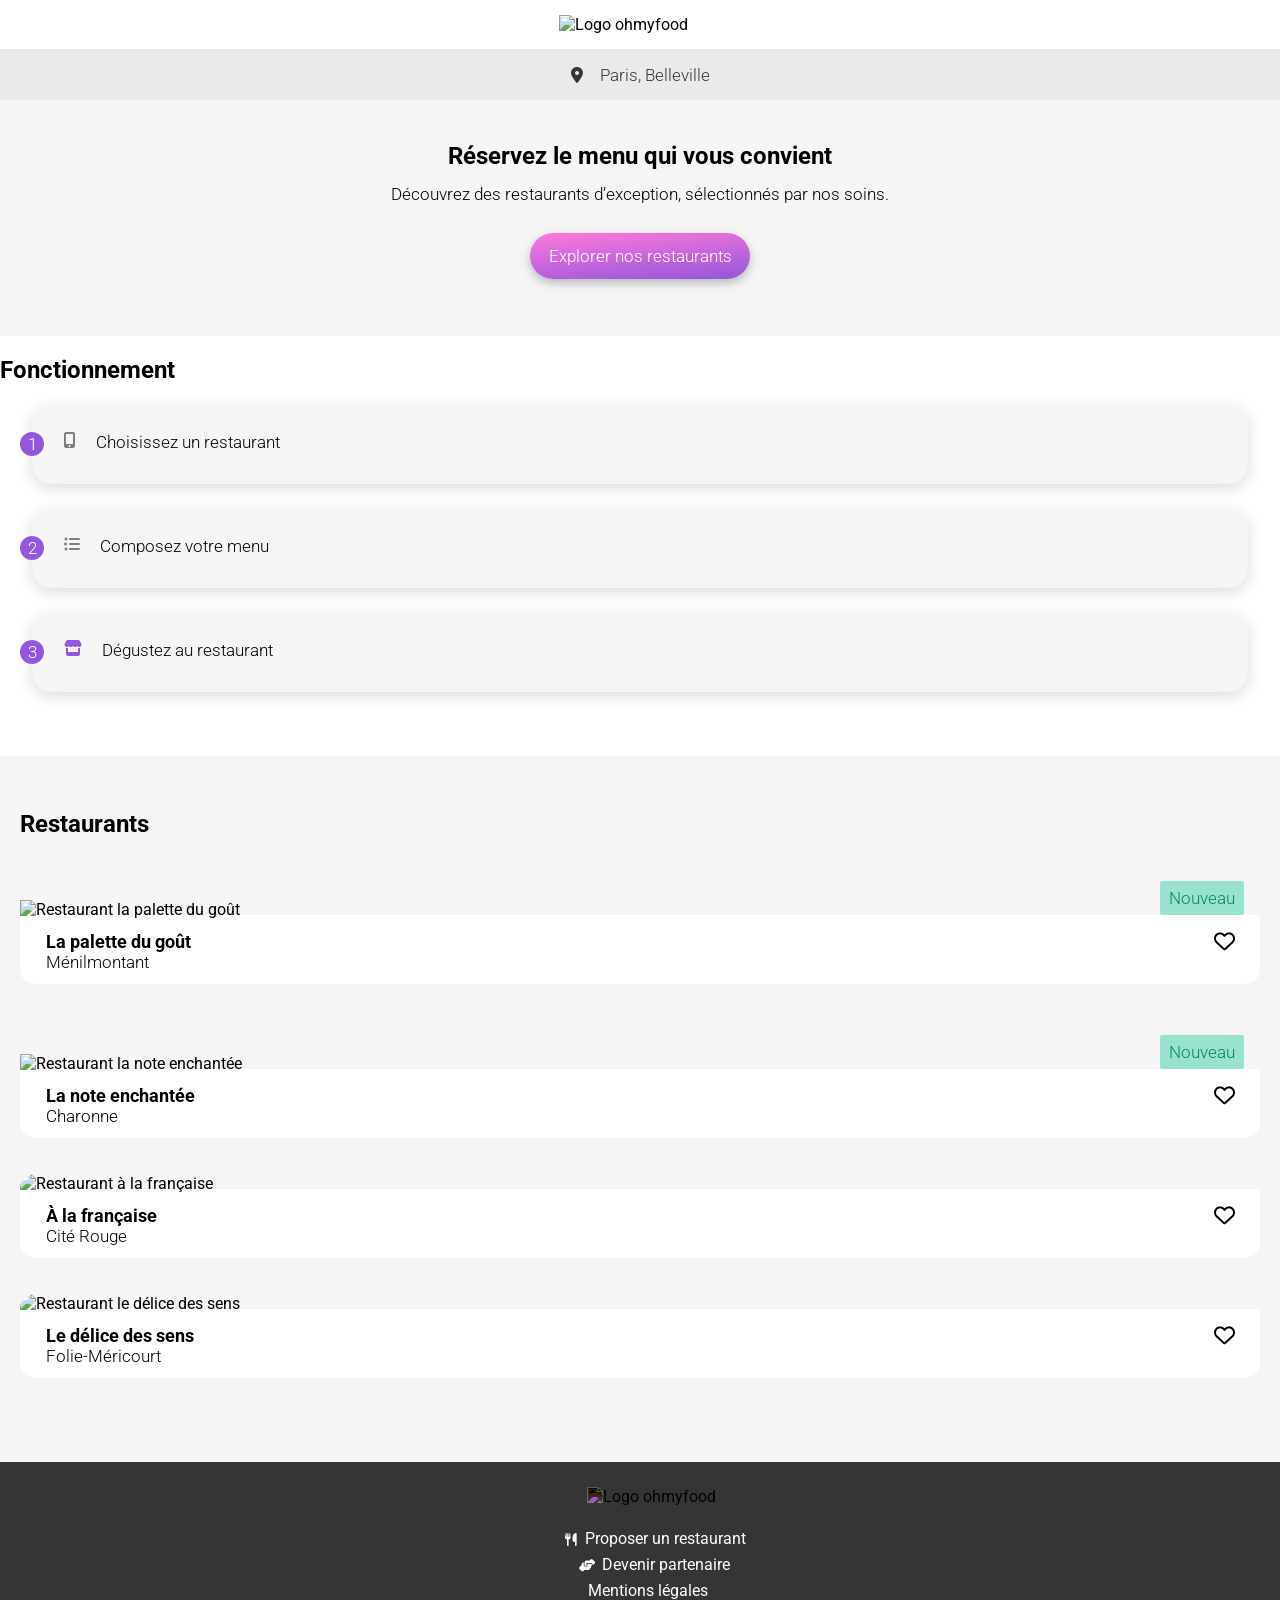
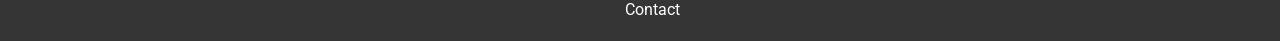
==== index.html @ 4d8ab254 "online check" ====
<!DOCTYPE html>
<html lang="fr">
<head>
    <meta charset="UTF-8">
    <link rel="stylesheet" href="styles/style.css">
    <title>ohmyfood</title>
    <meta name="viewport" content="initial-scale=1" />
    <link rel="preconnect" href="https://fonts.googleapis.com">
    <link rel="preconnect" href="https://fonts.gstatic.com" crossorigin>
    <link href="https://fonts.googleapis.com/css2?family=Shrikhand&display=swap" rel="stylesheet">
    <link href="https://fonts.googleapis.com/css2?family=Roboto:wght@500&family=Shrikhand&display=swap" rel="stylesheet">
    <link rel="stylesheet" href="https://cdnjs.cloudflare.com/ajax/libs/font-awesome/6.4.0/css/all.min.css">
    
</head>
<body>
    <header>
        <img class="header__logo" src="logo/ohmyfood.png" alt="Logo ohmyfood">
        <div class="header__location">
            <i class="fa-solid fa-location-dot header__location__icon"></i>
            <p>Paris, Belleville</p>
        </div>
    </header>
    <main>
        <section class="reservation">
            <h1 class="reservation__title">Réservez le menu qui vous convient</h1>
            <p class="reservation__text">Découvrez des restaurants d’exception, sélectionnés par nos soins.</p>
            <button class="reservation__btn">
                <p>Explorer nos restaurants</p>
            </button>
        </section>
        <section class="functioning">
            <div class="functioning__container">
                <h1 class="functioning__container__title">Fonctionnement</h1>
                <div class="functioning__container__btncontainer">
                    <div class="functioning__container__btncontainer__btn">
                        <p class="functioning__container__btncontainer__btn__number">1</p>
                        <i class="fa-solid fa-mobile-screen-button functioning__container__btncontainer__btn__icon"></i>
                        <p>Choisissez un restaurant</p>
                    </div>
                    <div class="functioning__container__btncontainer__btn">
                        <p class="functioning__container__btncontainer__btn__number">2</p>
                        <i class="fa-solid fa-list-ul functioning__container__btncontainer__btn__icon"></i>
                        <p>Composez votre menu</p>
                    </div>
                    <div class="functioning__container__btncontainer__btn">
                        <p class="functioning__container__btncontainer__btn__number">3</p>
                        <i class="fa-solid fa-store functioning__container__btncontainer__btn__icon"></i>   <!--add --purpl-->
                        <p>Dégustez au restaurant</p>
                    </div>
                </div>
            </div>
        </section>

        <section class="restaurants">
            <h1 class="restaurants__title">Restaurants</h1>
            <div class="restaurants__cardscontainer">
                <a href="La palette du goût.html" class="restaurants__cardscontainer__cards grid_element_1">
                    <div class="restaurants__cardscontainer__cards__newgreenstamp">
                        <p>Nouveau</p>
                    </div>
                    <img class="restaurants__cardscontainer__cards__img placement_with_new_green_stamp" src="restaurants/jay-wennington-N_Y88TWmGwA-unsplash.jpg" alt="Restaurant la palette du goût">
                    <div class="restaurants__cardscontainer__cards__infos">
                        <div class="restaurants__cardscontainer__cards__infos__txt">
                            <h2>La palette du goût</h2>
                            <p>Ménilmontant</p>
                        </div>
                        <i class="fa-sharp fa-regular fa-heart restaurants__cardscontainer__cards__infos__icon"></i>
                    </div>
                </a>

                <a href="La note enchantée.html" class="restaurants__cardscontainer__cards grid_element_2">
                    <div class="restaurants__cardscontainer__cards__newgreenstamp">
                        <p>Nouveau</p>
                    </div>
                    <img class="restaurants__cardscontainer__cards__img placement_with_new_green_stamp" src="restaurants/stil-u2Lp8tXIcjw-unsplash.jpg" alt="Restaurant la note enchantée">
                    <div class="restaurants__cardscontainer__cards__infos">
                        <div class="restaurants__cardscontainer__cards__infos__txt">
                            <h2>La note enchantée</h2>
                            <p>Charonne</p>
                        </div>
                        <i class="fa-sharp fa-regular fa-heart restaurants__cardscontainer__cards__infos__icon"></i>
                    </div>
                </a>
                <a href="A la française.html" class="restaurants__cardscontainer__cards grid_element_3 grid_placement_ajust">
                    <img class="restaurants__cardscontainer__cards__img" src="restaurants/toa-heftiba-DQKerTsQwi0-unsplash.jpg" alt="Restaurant à la française">
                    <div class="restaurants__cardscontainer__cards__infos">
                        <div class="restaurants__cardscontainer__cards__infos__txt">
                            <h2>À la française</h2>
                            <p>Cité Rouge</p>
                        </div>
                        <i class="fa-sharp fa-regular fa-heart restaurants__cardscontainer__cards__infos__icon"></i>
                    </div>
                </a>
                <a href="Le délice des sens.html" class="restaurants__cardscontainer__cards grid_element_4 grid_placement_ajust">
                    <img class="restaurants__cardscontainer__cards__img" src="restaurants/louis-hansel-shotsoflouis-qNBGVyOCY8Q-unsplash.jpg" alt="Restaurant le délice des sens">
                    <div class="restaurants__cardscontainer__cards__infos">
                        <div class="restaurants__cardscontainer__cards__infos__txt">
                            <h2>Le délice des sens</h2>
                            <p>Folie-Méricourt</p>
                        </div>
                        <i class="fa-sharp fa-regular fa-heart restaurants__cardscontainer__cards__infos__icon"></i>
                    </div>
                </a>
            </div>
        </section>
    </main>
    <footer>
        <div class="footercontentcontainer">
            <img class="footercontentcontainer__logo" src="logo/ohmyfood.png" alt="Logo ohmyfood">
            <div class="footercontentcontainer__linkscontainer">
                <div class="footercontentcontainer__linkscontainer__iconlink">
                    <i class="fa-solid fa-utensils footercontentcontainer__linkscontainer__iconlink_icon"></i>
                    <a href="">Proposer un restaurant</a>
                </div>
                <div class="footercontentcontainer__linkscontainer__iconlink placement_ajust_001">
                    <i class="fa-solid fa-handshake-angle footercontentcontainer__linkscontainer__iconlink_icon"></i>
                    <a href="">Devenir partenaire</a>
                </div>
                <a class="footercontentcontainer__linkscontainer_link --marginright" href="">Mentions légales</a>
                <a class="footercontentcontainer__linkscontainer_link" href="">Contact</a>
            </div>
        </div>
    </footer>
</body>
</html>
---- styles/style.css ----
* {
    margin: 0;
    padding: 0;
}
:root {
    --color_1: #99E2D0;
    --color_2: #008766;
    --color_3: #89C8FA;
    --color_4: #003A68;
    --color_5: #9356DC;
}
body {
    width: auto;
    font-family: "Roboto";
}
h2 {
    font-size: 18px;
    line-height: 21px;
}
p {
    font-size: 17px;
    font-weight: 300;
    line-height: 20px;
}
a {
    text-decoration: none;
    color: black;
}
.restaurants__cardscontainer__cards:active {
    color: black;
}
.restaurants__cardscontainer__cards:visited {
    color: black;
}
.bold {
    font-weight: 900;
}
/*define mixin btn for sass later*/
.pinkbtn {
    color: white;
    padding: 13px 18.75px;
    font-family: 'Roboto';
    font-style: normal;
    font-weight: 500;
    font-size: 16px;
    line-height: 19px;
    background: linear-gradient(355deg, rgba(147,86,220,1) 0%, rgba(255,121,218,1) 100%);
    box-shadow: 0px 4px 10px rgba(0, 0, 0, 0.25);
    border-radius: 25px;
    border: none;
    margin-bottom: 57px;
}
/****/

.header {
    display: flex;
    justify-content: center;
}
.header__logo {
    width: 162px;
    height: auto;
    margin: auto;
    padding: 15px 0;
    display: flex;
}
.header__location {
    background-color: #EAEAEA;
    display: flex;
    align-items: baseline;
    justify-content: center;
    padding: 15.5px 0;
    font-size: 16px;
    color: #353535;
}
.header__location__icon {
    margin-right: 17px;
}



/******/
.reservation {
    display: flex;
    flex-direction: column;
    align-items: center; 
    background: whitesmoke;
    text-align: center;
}
.reservation__title {
    margin-top: 39px;
    line-height: 34px;
    margin-bottom: 10px;
} 
.reservation__text {
    line-height: 23px;
    margin-bottom: 27px;
}
.reservation__btn {
    color: white;
    padding: 13px 18.75px;
    font-family: 'Roboto';
    font-style: normal;
    font-weight: 500;
    font-size: 16px;
    line-height: 19px;
    background: linear-gradient(355deg, rgba(147,86,220,1) 0%, rgba(255,121,218,1) 100%);
    box-shadow: 0px 4px 10px rgba(0, 0, 0, 0.25);
    border-radius: 25px;
    border: none;
    margin-bottom: 57px;
}


/******/
.restaurants__cardscontainer__cards__newgreenstamp {
    color: var(--color_2);
    background-color: var(--color_1);
    padding: 7px 9px;
    font-family: 'Roboto';
    font-style: normal;
    font-weight: 500;
    font-size: 14px;
    line-height: 16px;
    position: relative;
    top: 15px;
    left: calc(100% - 100px);
    width: fit-content;
    border-radius: 2px;
}
.placement_with_new_green_stamp {
    margin-top: -34px;
}

/*********/
.functioning {
    display: flex;
    flex-direction: column;
    width: 100%;
    margin-bottom: 40px;
}
.functioning__container__title {
    display: flex;
    flex-direction: column;
    margin: 20px 0;
}
.functioning__container__btncontainer__btn {
    display: flex;
    width: 95%;
    margin: auto;
    padding: 28px 0px;
    background-color: whitesmoke;
    border-radius: 20px;
    box-shadow: 0px 4px 15px rgba(0, 0, 0, 0.15);
    margin-bottom: 24px;
}
.functioning_h1 {
    margin: 48px 0 26px 0;
}
.functioning__container__btncontainer__btn__number {
    color: white;
    height: 24px;
    width: 24px;
    display: flex;
    justify-content: center;
    align-items: center;
    background-color: var(--color_5);
    border-radius: 50%;
    margin: 0 20px 0 -12px;
}
.functioning__container__btncontainer__btn__icon {
    margin-right: 20px;
    color: #7E7E7E;
}
.fa-store {
    color: var(--color_5);
}

.restaurants {
    padding: 54px 20px 66px 20px;
    background-color: whitesmoke;
}
.restaurants__title {
    margin-bottom: 10px;
}
.restaurants__cardscontainer__cards {
    border-radius: 15px;
    overflow: hidden;
    margin: 18px 0px;
}

.restaurants__cardscontainer__cards__img {
    width: 100%;
    height: 154px;
    object-fit: cover;
}
.imgx {
    height: 154px;
}



.restaurants__cardscontainer__cards__infos__txt {
    margin: 0px 25px 0 13px;
}
.restaurants__cardscontainer__cards__infos {
    margin-top: -4px;
    background-color: white;
    display: flex;
    justify-content: space-between;
    padding: 16px 25px 12px 13px;
}
.restaurants__cardscontainer__cards__infos__icon {
    font-size: 21px!important;
}

footer {
    color: white;
    background-color: #353535;
}
footer a {
    color: white !important;
}
.footercontentcontainer__logo {
    height: 18px;
    filter: invert(1);
    margin: 25px 0px 23px 22px;
}
.footercontentcontainer__linkscontainer {
    margin-left: 25px;
    padding-bottom: 22px;
    display: flex;
    flex-direction: column;
}
.footercontentcontainer__linkscontainer__iconlink_icon {
    font-size: 13px;
    width: 22px!important;
}
.footercontentcontainer__linkscontainer__iconlink {
    margin-bottom: 7px;
}
.functioning__container__btncontainer {
    display: flex;
    flex-direction: column;
}
.restaurants__cardscontainer {
    display: flex;
    flex-direction: column;
}
.--marginright {
    margin-right: 10px;
}


@media screen and (min-width: 768px) {

.restaurants__cardscontainer__cards__img {
    height: 300px;
}
footer {
    text-align: center;
}
}

/* @media screen and (min-width: 1024px) {
.reservation_h1 {
    font-size: 40px;
    line-height: 46px;
    margin-bottom: 18px;
} 
.reservation_button {
    margin-bottom: 30px;
}
.head_logo {
    padding: 30px 0;
    width: 200px;
}
.functioning__container__btncontainer__btn__number, .functioning__container__btncontainer__btn__icon {
    margin-right: 4%;
}
.functioning , .restaurants {
    padding: 0 13%;
}
.restaurants {
    padding-top: 30px;
}
.functioning_content_container {
    margin: 0;
}
.functioning__container__btncontainer {
    flex-direction: row;
    width: 74%;
    justify-content: space-between;
}
.functioning__container__btncontainer__btn {
    width: 31%;
    margin: 0;
}
.restaurants__cardscontainer {
    display: grid;
    gap: 90px;
}
.grid_element_1 {
    grid-column: 1/2;
    grid-row: 1/2;
}
.grid_element_2 {
    grid-column: 2/2;
    grid-row: 1/2;
}
.grid_element_3 {
    grid-column: 1/2;
    grid-row: 2/2;
}
.grid_element_4 {
    grid-column: 2/2;
    grid-row: 2/2;
}
.grid_placement_ajust {
    margin-top: -68px;
}

.footercontentcontainer__linkscontainer {
    flex-direction: row;
    justify-content: flex-end;
    padding-bottom: 0;
}
.footercontentcontainer__linkscontainer__iconlink {
    margin: 0px 7px 0px 7px;
}
.footer {
    display: flex;
    align-items: flex-end;
}
.footercontentcontainer {
    display: flex;
    flex-direction: row-reverse;
    height: fit-content;
    margin-bottom: 30px;
}
.footercontentcontainer__logo {
    height: 18px;
    margin: -4px 60px 0 60px;
}
footer {
    height: 114px;
    display: flex;
    align-items: flex-end;
    justify-content: flex-end;
}
.placement_ajust_001 {
    margin-right: 30px;
}
} */
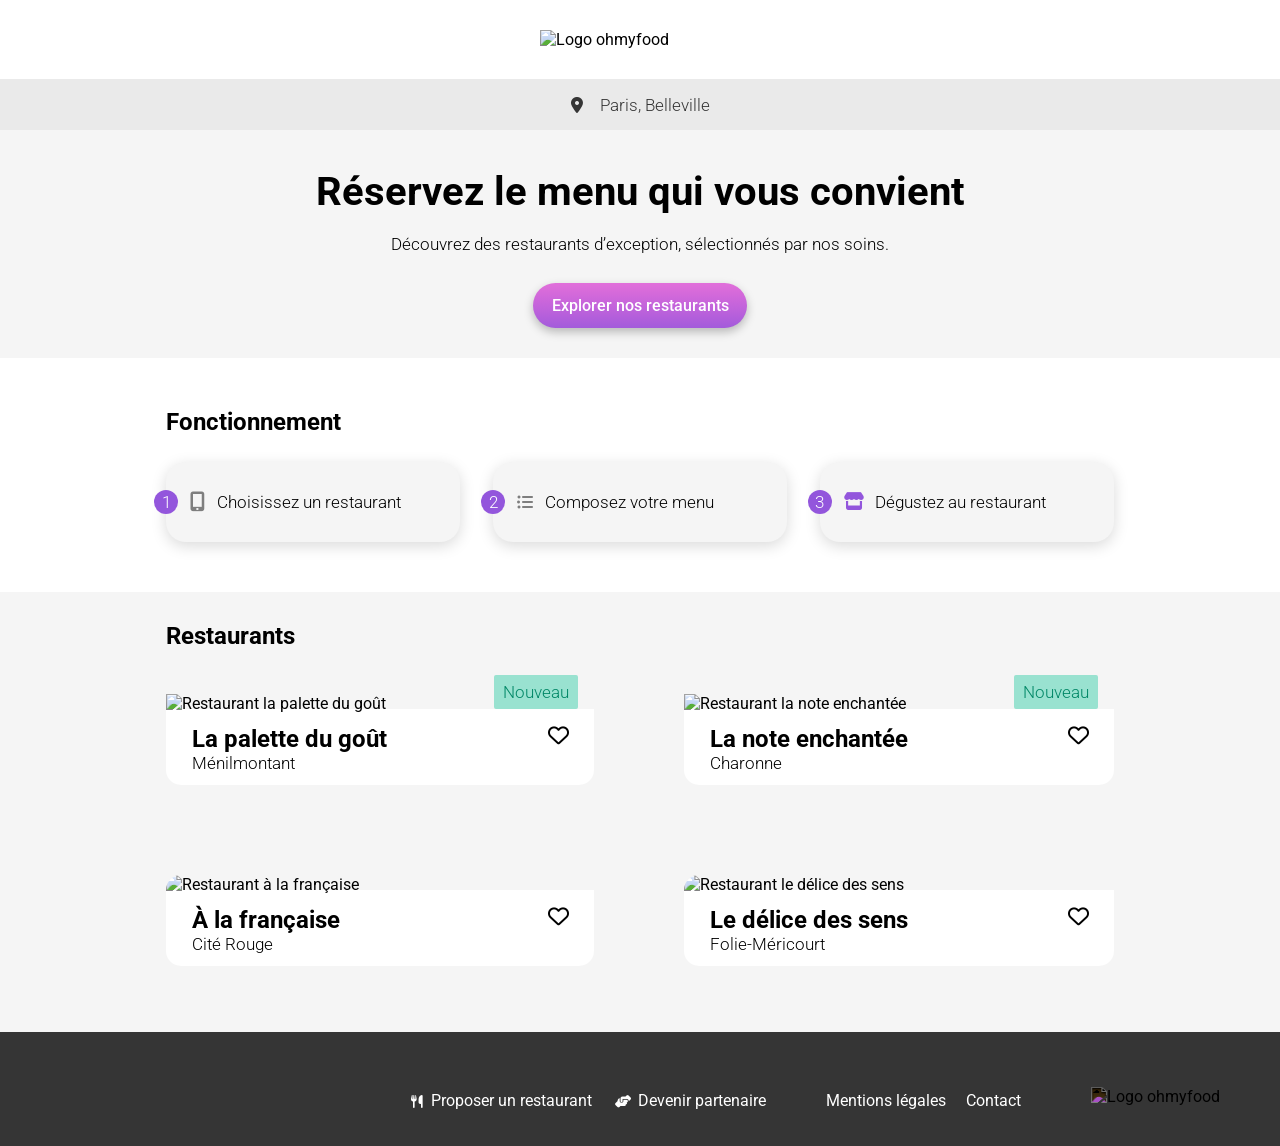
==== commit 2ceedc08: "new site" ====
--- a/index.html
+++ b/index.html
@@ -24,9 +24,7 @@
         <section class="reservation">
             <h1 class="reservation__title">Réservez le menu qui vous convient</h1>
             <p class="reservation__text">Découvrez des restaurants d’exception, sélectionnés par nos soins.</p>
-            <button class="reservation__btn">
-                <p>Explorer nos restaurants</p>
-            </button>
+            <button class="reservation__btn">Explorer nos restaurants</button>
         </section>
         <section class="functioning">
             <div class="functioning__container">
@@ -34,17 +32,17 @@
                 <div class="functioning__container__btncontainer">
                     <div class="functioning__container__btncontainer__btn">
                         <p class="functioning__container__btncontainer__btn__number">1</p>
-                        <i class="fa-solid fa-mobile-screen-button functioning__container__btncontainer__btn__icon"></i>
+                        <i class="fa-solid fa-mobile-screen-button functioning__container__btncontainer__btn__icon functioning__container__btncontainer__btn__icon--phone"></i>
                         <p>Choisissez un restaurant</p>
                     </div>
                     <div class="functioning__container__btncontainer__btn">
                         <p class="functioning__container__btncontainer__btn__number">2</p>
-                        <i class="fa-solid fa-list-ul functioning__container__btncontainer__btn__icon"></i>
+                        <i class="fa-solid fa-list-ul functioning__container__btncontainer__btn__icon functioning__container__btncontainer__btn__icon--list"></i>
                         <p>Composez votre menu</p>
                     </div>
                     <div class="functioning__container__btncontainer__btn">
                         <p class="functioning__container__btncontainer__btn__number">3</p>
-                        <i class="fa-solid fa-store functioning__container__btncontainer__btn__icon"></i>   <!--add --purpl-->
+                        <i class="fa-solid fa-store functioning__container__btncontainer__btn__icon functioning__container__btncontainer__btn__icon--store"></i>  
                         <p>Dégustez au restaurant</p>
                     </div>
                 </div>
@@ -54,11 +52,11 @@
         <section class="restaurants">
             <h1 class="restaurants__title">Restaurants</h1>
             <div class="restaurants__cardscontainer">
-                <a href="La palette du goût.html" class="restaurants__cardscontainer__cards grid_element_1">
+                <a href="Lapalettedugoût.html" class="restaurants__cardscontainer__cards grid_element_1">
                     <div class="restaurants__cardscontainer__cards__newgreenstamp">
                         <p>Nouveau</p>
                     </div>
-                    <img class="restaurants__cardscontainer__cards__img placement_with_new_green_stamp" src="restaurants/jay-wennington-N_Y88TWmGwA-unsplash.jpg" alt="Restaurant la palette du goût">
+                    <img class="restaurants__cardscontainer__cards__img restaurants__cardscontainer__cards__img--placement_with_new_green_stamp" src="restaurants/jay-wennington-N_Y88TWmGwA-unsplash.jpg" alt="Restaurant la palette du goût">
                     <div class="restaurants__cardscontainer__cards__infos">
                         <div class="restaurants__cardscontainer__cards__infos__txt">
                             <h2>La palette du goût</h2>
@@ -68,11 +66,11 @@
                     </div>
                 </a>
 
-                <a href="La note enchantée.html" class="restaurants__cardscontainer__cards grid_element_2">
+                <a href="Lanoteenchantée.html" class="restaurants__cardscontainer__cards grid_element_2">
                     <div class="restaurants__cardscontainer__cards__newgreenstamp">
                         <p>Nouveau</p>
                     </div>
-                    <img class="restaurants__cardscontainer__cards__img placement_with_new_green_stamp" src="restaurants/stil-u2Lp8tXIcjw-unsplash.jpg" alt="Restaurant la note enchantée">
+                    <img class="restaurants__cardscontainer__cards__img restaurants__cardscontainer__cards__img--placement_with_new_green_stamp" src="restaurants/stil-u2Lp8tXIcjw-unsplash.jpg" alt="Restaurant la note enchantée">
                     <div class="restaurants__cardscontainer__cards__infos">
                         <div class="restaurants__cardscontainer__cards__infos__txt">
                             <h2>La note enchantée</h2>
@@ -81,7 +79,7 @@
                         <i class="fa-sharp fa-regular fa-heart restaurants__cardscontainer__cards__infos__icon"></i>
                     </div>
                 </a>
-                <a href="A la française.html" class="restaurants__cardscontainer__cards grid_element_3 grid_placement_ajust">
+                <a href="Alafrançaise.html" class="restaurants__cardscontainer__cards grid_element_3 grid_placement_ajust">
                     <img class="restaurants__cardscontainer__cards__img" src="restaurants/toa-heftiba-DQKerTsQwi0-unsplash.jpg" alt="Restaurant à la française">
                     <div class="restaurants__cardscontainer__cards__infos">
                         <div class="restaurants__cardscontainer__cards__infos__txt">
@@ -91,13 +89,13 @@
                         <i class="fa-sharp fa-regular fa-heart restaurants__cardscontainer__cards__infos__icon"></i>
                     </div>
                 </a>
-                <a href="Le délice des sens.html" class="restaurants__cardscontainer__cards grid_element_4 grid_placement_ajust">
+                <a href="Ledélicedessens.html" class="restaurants__cardscontainer__cards grid_element_4 grid_placement_ajust">
                     <img class="restaurants__cardscontainer__cards__img" src="restaurants/louis-hansel-shotsoflouis-qNBGVyOCY8Q-unsplash.jpg" alt="Restaurant le délice des sens">
                     <div class="restaurants__cardscontainer__cards__infos">
                         <div class="restaurants__cardscontainer__cards__infos__txt">
                             <h2>Le délice des sens</h2>
                             <p>Folie-Méricourt</p>
-                        </div>
+                        </div>                        
                         <i class="fa-sharp fa-regular fa-heart restaurants__cardscontainer__cards__infos__icon"></i>
                     </div>
                 </a>
@@ -112,12 +110,12 @@
                     <i class="fa-solid fa-utensils footercontentcontainer__linkscontainer__iconlink_icon"></i>
                     <a href="">Proposer un restaurant</a>
                 </div>
-                <div class="footercontentcontainer__linkscontainer__iconlink placement_ajust_001">
+                <div class="footercontentcontainer__linkscontainer__iconlink footercontentcontainer__linkscontainer__iconlink--placementajust">
                     <i class="fa-solid fa-handshake-angle footercontentcontainer__linkscontainer__iconlink_icon"></i>
                     <a href="">Devenir partenaire</a>
                 </div>
-                <a class="footercontentcontainer__linkscontainer_link --marginright" href="">Mentions légales</a>
-                <a class="footercontentcontainer__linkscontainer_link" href="">Contact</a>
+                <a class="footercontentcontainer__linkscontainer__link footercontentcontainer__linkscontainer__link--marginajust" href="">Mentions légales</a>
+                <a class="footercontentcontainer__linkscontainer__link" href="">Contact</a>
             </div>
         </div>
     </footer>
--- a/styles/style.css
+++ b/styles/style.css
@@ -1,353 +1,378 @@
+/* Variables */
+/* Mixin */
+/* General */
 * {
-    margin: 0;
-    padding: 0;
-}
-:root {
-    --color_1: #99E2D0;
-    --color_2: #008766;
-    --color_3: #89C8FA;
-    --color_4: #003A68;
-    --color_5: #9356DC;
-}
-body {
-    width: auto;
-    font-family: "Roboto";
-}
-h2 {
-    font-size: 18px;
-    line-height: 21px;
-}
+  margin: 0;
+  padding: 0;
+  font-family: "Roboto";
+}
+
 p {
-    font-size: 17px;
-    font-weight: 300;
-    line-height: 20px;
-}
+  font-size: 17px;
+  font-weight: 300;
+  line-height: 20px;
+}
+
 a {
-    text-decoration: none;
-    color: black;
-}
-.restaurants__cardscontainer__cards:active {
-    color: black;
-}
-.restaurants__cardscontainer__cards:visited {
-    color: black;
-}
+  text-decoration: none;
+  color: black;
+}
+
 .bold {
-    font-weight: 900;
-}
-/*define mixin btn for sass later*/
-.pinkbtn {
-    color: white;
-    padding: 13px 18.75px;
-    font-family: 'Roboto';
-    font-style: normal;
-    font-weight: 500;
-    font-size: 16px;
-    line-height: 19px;
-    background: linear-gradient(355deg, rgba(147,86,220,1) 0%, rgba(255,121,218,1) 100%);
-    box-shadow: 0px 4px 10px rgba(0, 0, 0, 0.25);
-    border-radius: 25px;
-    border: none;
-    margin-bottom: 57px;
-}
-/****/
-
-.header {
-    display: flex;
-    justify-content: center;
-}
-.header__logo {
-    width: 162px;
-    height: auto;
-    margin: auto;
-    padding: 15px 0;
-    display: flex;
-}
-.header__location {
-    background-color: #EAEAEA;
-    display: flex;
-    align-items: baseline;
-    justify-content: center;
-    padding: 15.5px 0;
-    font-size: 16px;
-    color: #353535;
-}
-.header__location__icon {
-    margin-right: 17px;
-}
-
-
-
-/******/
+  font-weight: 900;
+}
+
+/* Header */
+header {
+  display: flex;
+  flex-direction: column;
+  justify-content: center;
+}
+header .header__logo {
+  width: 162px;
+  height: auto;
+  margin: auto;
+  padding: 15px 0;
+  display: flex;
+}
+@media screen and (min-width: 1024px) {
+  header .header__logo {
+    padding: 30px 0;
+    width: 200px;
+  }
+}
+header .header__location {
+  background-color: #EAEAEA;
+  display: flex;
+  align-items: baseline;
+  justify-content: center;
+  padding: 15.5px 0;
+  font-size: 16px;
+  color: #353535;
+}
+header .header__location .header__location__icon {
+  margin-right: 17px;
+}
+
+/* Reservation */
 .reservation {
-    display: flex;
-    flex-direction: column;
-    align-items: center; 
-    background: whitesmoke;
-    text-align: center;
-}
-.reservation__title {
-    margin-top: 39px;
-    line-height: 34px;
-    margin-bottom: 10px;
-} 
-.reservation__text {
-    line-height: 23px;
-    margin-bottom: 27px;
-}
-.reservation__btn {
-    color: white;
-    padding: 13px 18.75px;
-    font-family: 'Roboto';
-    font-style: normal;
-    font-weight: 500;
-    font-size: 16px;
-    line-height: 19px;
-    background: linear-gradient(355deg, rgba(147,86,220,1) 0%, rgba(255,121,218,1) 100%);
-    box-shadow: 0px 4px 10px rgba(0, 0, 0, 0.25);
-    border-radius: 25px;
-    border: none;
-    margin-bottom: 57px;
-}
-
-
-/******/
-.restaurants__cardscontainer__cards__newgreenstamp {
-    color: var(--color_2);
-    background-color: var(--color_1);
-    padding: 7px 9px;
-    font-family: 'Roboto';
-    font-style: normal;
-    font-weight: 500;
-    font-size: 14px;
-    line-height: 16px;
-    position: relative;
-    top: 15px;
-    left: calc(100% - 100px);
-    width: fit-content;
-    border-radius: 2px;
-}
-.placement_with_new_green_stamp {
-    margin-top: -34px;
-}
-
-/*********/
-.functioning {
-    display: flex;
-    flex-direction: column;
-    width: 100%;
-    margin-bottom: 40px;
-}
-.functioning__container__title {
-    display: flex;
-    flex-direction: column;
-    margin: 20px 0;
-}
-.functioning__container__btncontainer__btn {
-    display: flex;
-    width: 95%;
-    margin: auto;
-    padding: 28px 0px;
-    background-color: whitesmoke;
-    border-radius: 20px;
-    box-shadow: 0px 4px 15px rgba(0, 0, 0, 0.15);
-    margin-bottom: 24px;
-}
-.functioning_h1 {
-    margin: 48px 0 26px 0;
-}
-.functioning__container__btncontainer__btn__number {
-    color: white;
-    height: 24px;
-    width: 24px;
-    display: flex;
-    justify-content: center;
-    align-items: center;
-    background-color: var(--color_5);
-    border-radius: 50%;
-    margin: 0 20px 0 -12px;
-}
-.functioning__container__btncontainer__btn__icon {
-    margin-right: 20px;
-    color: #7E7E7E;
-}
-.fa-store {
-    color: var(--color_5);
-}
-
-.restaurants {
-    padding: 54px 20px 66px 20px;
-    background-color: whitesmoke;
-}
-.restaurants__title {
-    margin-bottom: 10px;
-}
-.restaurants__cardscontainer__cards {
-    border-radius: 15px;
-    overflow: hidden;
-    margin: 18px 0px;
-}
-
-.restaurants__cardscontainer__cards__img {
-    width: 100%;
-    height: 154px;
-    object-fit: cover;
-}
-.imgx {
-    height: 154px;
-}
-
-
-
-.restaurants__cardscontainer__cards__infos__txt {
-    margin: 0px 25px 0 13px;
-}
-.restaurants__cardscontainer__cards__infos {
-    margin-top: -4px;
-    background-color: white;
-    display: flex;
-    justify-content: space-between;
-    padding: 16px 25px 12px 13px;
-}
-.restaurants__cardscontainer__cards__infos__icon {
-    font-size: 21px!important;
-}
-
-footer {
-    color: white;
-    background-color: #353535;
-}
-footer a {
-    color: white !important;
-}
-.footercontentcontainer__logo {
-    height: 18px;
-    filter: invert(1);
-    margin: 25px 0px 23px 22px;
-}
-.footercontentcontainer__linkscontainer {
-    margin-left: 25px;
-    padding-bottom: 22px;
-    display: flex;
-    flex-direction: column;
-}
-.footercontentcontainer__linkscontainer__iconlink_icon {
-    font-size: 13px;
-    width: 22px!important;
-}
-.footercontentcontainer__linkscontainer__iconlink {
-    margin-bottom: 7px;
-}
-.functioning__container__btncontainer {
-    display: flex;
-    flex-direction: column;
-}
-.restaurants__cardscontainer {
-    display: flex;
-    flex-direction: column;
-}
-.--marginright {
-    margin-right: 10px;
-}
-
-
-@media screen and (min-width: 768px) {
-
-.restaurants__cardscontainer__cards__img {
-    height: 300px;
-}
-footer {
-    text-align: center;
-}
-}
-
-/* @media screen and (min-width: 1024px) {
-.reservation_h1 {
+  display: flex;
+  flex-direction: column;
+  align-items: center;
+  background: whitesmoke;
+  text-align: center;
+}
+.reservation .reservation__title {
+  line-height: 34px;
+  margin: 39px 40px 10px 40px;
+}
+@media screen and (min-width: 1024px) {
+  .reservation .reservation__title {
     font-size: 40px;
     line-height: 46px;
     margin-bottom: 18px;
-} 
-.reservation_button {
+  }
+}
+.reservation .reservation__text {
+  line-height: 23px;
+  margin: 0 20px 27px 20px;
+}
+.reservation .reservation__btn {
+  color: white;
+  padding: 13px 18.75px;
+  font-style: normal;
+  font-weight: 500;
+  font-size: 16px;
+  line-height: 19px;
+  background-image: linear-gradient(to top, #a35bdb, #b45fdb, #c464db, #d369da, #e16fda);
+  box-shadow: 0px 4px 10px rgba(0, 0, 0, 0.25);
+  border-radius: 25px;
+  border: none;
+  margin-bottom: 57px;
+  transition: all 0.5s ease-out;
+}
+.reservation .reservation__btn:hover {
+  box-shadow: 0px 4px 15px rgba(0, 0, 0, 0.35);
+  background: linear-gradient(to top, #b375e1, #c279e1, #d07de1, #dd81e0, #e986e0);
+}
+@media screen and (min-width: 1024px) {
+  .reservation .reservation__btn {
     margin-bottom: 30px;
-}
-.head_logo {
-    padding: 30px 0;
-    width: 200px;
-}
-.functioning__container__btncontainer__btn__number, .functioning__container__btncontainer__btn__icon {
-    margin-right: 4%;
-}
-.functioning , .restaurants {
-    padding: 0 13%;
-}
-.restaurants {
-    padding-top: 30px;
-}
-.functioning_content_container {
+  }
+}
+
+/* Functionning */
+.functioning {
+  display: flex;
+  flex-direction: column;
+  width: 100%;
+}
+@media screen and (min-width: 1024px) {
+  .functioning {
+    padding: 50px 13%;
+  }
+}
+.functioning .functioning__container {
+  margin: 48px 20px;
+}
+@media screen and (min-width: 1024px) {
+  .functioning .functioning__container {
     margin: 0;
-}
-.functioning__container__btncontainer {
+  }
+}
+.functioning .functioning__container .functioning__container__title {
+  display: flex;
+  flex-direction: column;
+  margin-bottom: 26px;
+}
+.functioning .functioning__container .functioning__container__btncontainer {
+  display: flex;
+  flex-direction: column;
+}
+@media screen and (min-width: 1024px) {
+  .functioning .functioning__container .functioning__container__btncontainer {
     flex-direction: row;
     width: 74%;
     justify-content: space-between;
-}
-.functioning__container__btncontainer__btn {
+  }
+}
+.functioning .functioning__container .functioning__container__btncontainer .functioning__container__btncontainer__btn {
+  display: flex;
+  width: 95%;
+  margin: auto;
+  padding: 28px 0px;
+  background-color: whitesmoke;
+  border-radius: 20px;
+  box-shadow: 0px 4px 15px rgba(0, 0, 0, 0.15);
+  margin-bottom: 24px;
+  align-items: center;
+}
+@media screen and (min-width: 1024px) {
+  .functioning .functioning__container .functioning__container__btncontainer .functioning__container__btncontainer__btn {
     width: 31%;
     margin: 0;
-}
-.restaurants__cardscontainer {
+  }
+}
+.functioning .functioning__container .functioning__container__btncontainer .functioning__container__btncontainer__btn .functioning__container__btncontainer__btn__number {
+  color: white;
+  height: 24px;
+  width: 24px;
+  display: flex;
+  justify-content: center;
+  align-items: center;
+  background-color: #9356DC;
+  border-radius: 50%;
+  margin: 0 20px 0 -12px;
+}
+@media screen and (min-width: 1024px) {
+  .functioning .functioning__container .functioning__container__btncontainer .functioning__container__btncontainer__btn .functioning__container__btncontainer__btn__number {
+    margin-right: 4%;
+  }
+}
+.functioning .functioning__container .functioning__container__btncontainer .functioning__container__btncontainer__btn .functioning__container__btncontainer__btn__icon {
+  margin-right: 20px;
+  color: #7E7E7E;
+}
+@media screen and (min-width: 1024px) {
+  .functioning .functioning__container .functioning__container__btncontainer .functioning__container__btncontainer__btn .functioning__container__btncontainer__btn__icon {
+    margin-right: 4%;
+  }
+}
+.functioning .functioning__container .functioning__container__btncontainer .functioning__container__btncontainer__btn .functioning__container__btncontainer__btn__icon--phone {
+  font-size: 20px;
+}
+.functioning .functioning__container .functioning__container__btncontainer .functioning__container__btncontainer__btn .functioning__container__btncontainer__btn__icon--list {
+  font-size: 16px;
+}
+.functioning .functioning__container .functioning__container__btncontainer .functioning__container__btncontainer__btn .functioning__container__btncontainer__btn__icon--store {
+  font-size: 18px;
+  color: #9356DC;
+}
+
+/* Restaurant */
+.restaurants {
+  padding: 54px 20px 66px 20px;
+  background-color: whitesmoke;
+}
+@media screen and (min-width: 1024px) {
+  .restaurants {
+    padding: 30px 13% 66px 13%;
+  }
+}
+.restaurants .restaurants__title {
+  margin-bottom: 10px;
+}
+.restaurants .restaurants__cardscontainer {
+  display: flex;
+  flex-direction: column;
+}
+@media screen and (min-width: 1024px) {
+  .restaurants .restaurants__cardscontainer {
     display: grid;
     gap: 90px;
-}
-.grid_element_1 {
-    grid-column: 1/2;
-    grid-row: 1/2;
-}
-.grid_element_2 {
-    grid-column: 2/2;
-    grid-row: 1/2;
-}
-.grid_element_3 {
-    grid-column: 1/2;
-    grid-row: 2/2;
-}
-.grid_element_4 {
-    grid-column: 2/2;
-    grid-row: 2/2;
-}
-.grid_placement_ajust {
-    margin-top: -68px;
-}
-
-.footercontentcontainer__linkscontainer {
-    flex-direction: row;
-    justify-content: flex-end;
-    padding-bottom: 0;
-}
-.footercontentcontainer__linkscontainer__iconlink {
-    margin: 0px 7px 0px 7px;
-}
-.footer {
-    display: flex;
-    align-items: flex-end;
-}
-.footercontentcontainer {
-    display: flex;
-    flex-direction: row-reverse;
-    height: fit-content;
-    margin-bottom: 30px;
-}
-.footercontentcontainer__logo {
-    height: 18px;
-    margin: -4px 60px 0 60px;
-}
+  }
+}
+.restaurants .restaurants__cardscontainer .restaurants__cardscontainer__cards {
+  border-radius: 15px;
+  overflow: hidden;
+  margin: 18px 0px;
+}
+.restaurants .restaurants__cardscontainer .restaurants__cardscontainer__cards:active {
+  color: black;
+}
+.restaurants .restaurants__cardscontainer .restaurants__cardscontainer__cards:visited {
+  color: black;
+}
+@media screen and (min-width: 1024px) {
+  .restaurants .restaurants__cardscontainer .restaurants__cardscontainer__cards {
+    margin: 0;
+  }
+}
+.restaurants .restaurants__cardscontainer .restaurants__cardscontainer__cards .restaurants__cardscontainer__cards__newgreenstamp {
+  color: #008766;
+  background-color: #99E2D0;
+  padding: 7px 9px;
+  font-style: normal;
+  font-weight: 500;
+  font-size: 14px;
+  line-height: 16px;
+  position: relative;
+  top: 15px;
+  left: calc(100% - 100px);
+  width: -moz-fit-content;
+  width: fit-content;
+  border-radius: 2px;
+}
+.restaurants .restaurants__cardscontainer .restaurants__cardscontainer__cards .restaurants__cardscontainer__cards__img {
+  width: 100%;
+  height: 154px;
+  -o-object-fit: cover;
+     object-fit: cover;
+}
+.restaurants .restaurants__cardscontainer .restaurants__cardscontainer__cards .restaurants__cardscontainer__cards__img--placement_with_new_green_stamp {
+  margin-top: -34px;
+}
+@media screen and (min-width: 768px) {
+  .restaurants .restaurants__cardscontainer .restaurants__cardscontainer__cards .restaurants__cardscontainer__cards__img {
+    height: 250px;
+  }
+}
+@media screen and (min-width: 1024px) {
+  .restaurants .restaurants__cardscontainer .restaurants__cardscontainer__cards .restaurants__cardscontainer__cards__img {
+    height: 154px;
+  }
+}
+.restaurants .restaurants__cardscontainer .restaurants__cardscontainer__cards .restaurants__cardscontainer__cards__infos {
+  margin-top: -4px;
+  background-color: white;
+  display: flex;
+  justify-content: space-between;
+  padding: 16px 25px 12px 13px;
+}
+.restaurants .restaurants__cardscontainer .restaurants__cardscontainer__cards .restaurants__cardscontainer__cards__infos .restaurants__cardscontainer__cards__infos__txt {
+  margin: 0px 25px 0 13px;
+}
+.restaurants .restaurants__cardscontainer .restaurants__cardscontainer__cards .restaurants__cardscontainer__cards__infos .restaurants__cardscontainer__cards__infos__icon {
+  font-size: 21px !important;
+}
+
 footer {
+  color: white;
+  background-color: #353535;
+}
+@media screen and (min-width: 768px) {
+  footer {
+    text-align: center;
+  }
+}
+@media screen and (min-width: 1024px) {
+  footer {
     height: 114px;
     display: flex;
     align-items: flex-end;
     justify-content: flex-end;
-}
-.placement_ajust_001 {
-    margin-right: 30px;
-}
-} */
+  }
+}
+footer a {
+  color: white !important;
+}
+@media screen and (min-width: 1024px) {
+  footer .footercontentcontainer {
+    display: flex;
+    flex-direction: row-reverse;
+    height: -moz-fit-content;
+    height: fit-content;
+    margin-bottom: 30px;
+  }
+}
+footer .footercontentcontainer .footercontentcontainer__logo {
+  height: 18px;
+  filter: invert(1);
+  margin: 25px 0px 23px 22px;
+}
+@media screen and (min-width: 1024px) {
+  footer .footercontentcontainer .footercontentcontainer__logo {
+    height: 18px;
+    margin: -4px 60px 0 60px;
+  }
+}
+footer .footercontentcontainer .footercontentcontainer__linkscontainer {
+  margin-left: 25px;
+  padding-bottom: 22px;
+  display: flex;
+  flex-direction: column;
+}
+@media screen and (min-width: 1024px) {
+  footer .footercontentcontainer .footercontentcontainer__linkscontainer {
+    flex-direction: row;
+    justify-content: flex-end;
+    padding-bottom: 0;
+  }
+}
+footer .footercontentcontainer .footercontentcontainer__linkscontainer .footercontentcontainer__linkscontainer__iconlink {
+  margin-bottom: 7px;
+}
+@media screen and (min-width: 1024px) {
+  footer .footercontentcontainer .footercontentcontainer__linkscontainer .footercontentcontainer__linkscontainer__iconlink {
+    margin: 0px 10px;
+  }
+  footer .footercontentcontainer .footercontentcontainer__linkscontainer .footercontentcontainer__linkscontainer__iconlink--placementajust {
+    margin-right: 50px;
+  }
+}
+footer .footercontentcontainer .footercontentcontainer__linkscontainer .footercontentcontainer__linkscontainer__iconlink .footercontentcontainer__linkscontainer__iconlink_icon {
+  font-size: 13px;
+  width: 22px !important;
+}
+@media screen and (min-width: 1024px) {
+  footer .footercontentcontainer .footercontentcontainer__linkscontainer .footercontentcontainer__linkscontainer__link {
+    margin: 0px 10px;
+  }
+}
+footer .footercontentcontainer .footercontentcontainer__linkscontainer .footercontentcontainer__linkscontainer__link--marginajust {
+  margin-right: 10px;
+  margin-bottom: 6px;
+}
+
+/**    **/
+@media screen and (min-width: 1024px) {
+  .grid_element_1 {
+    grid-column: 1/2;
+    grid-row: 1/2;
+  }
+  .grid_element_2 {
+    grid-column: 2/2;
+    grid-row: 1/2;
+  }
+  .grid_element_3 {
+    grid-column: 1/2;
+    grid-row: 2/2;
+  }
+  .grid_element_4 {
+    grid-column: 2/2;
+    grid-row: 2/2;
+  }
+  .grid_placement_ajust {
+    margin-top: -68px;
+  }
+}/*# sourceMappingURL=style.css.map */
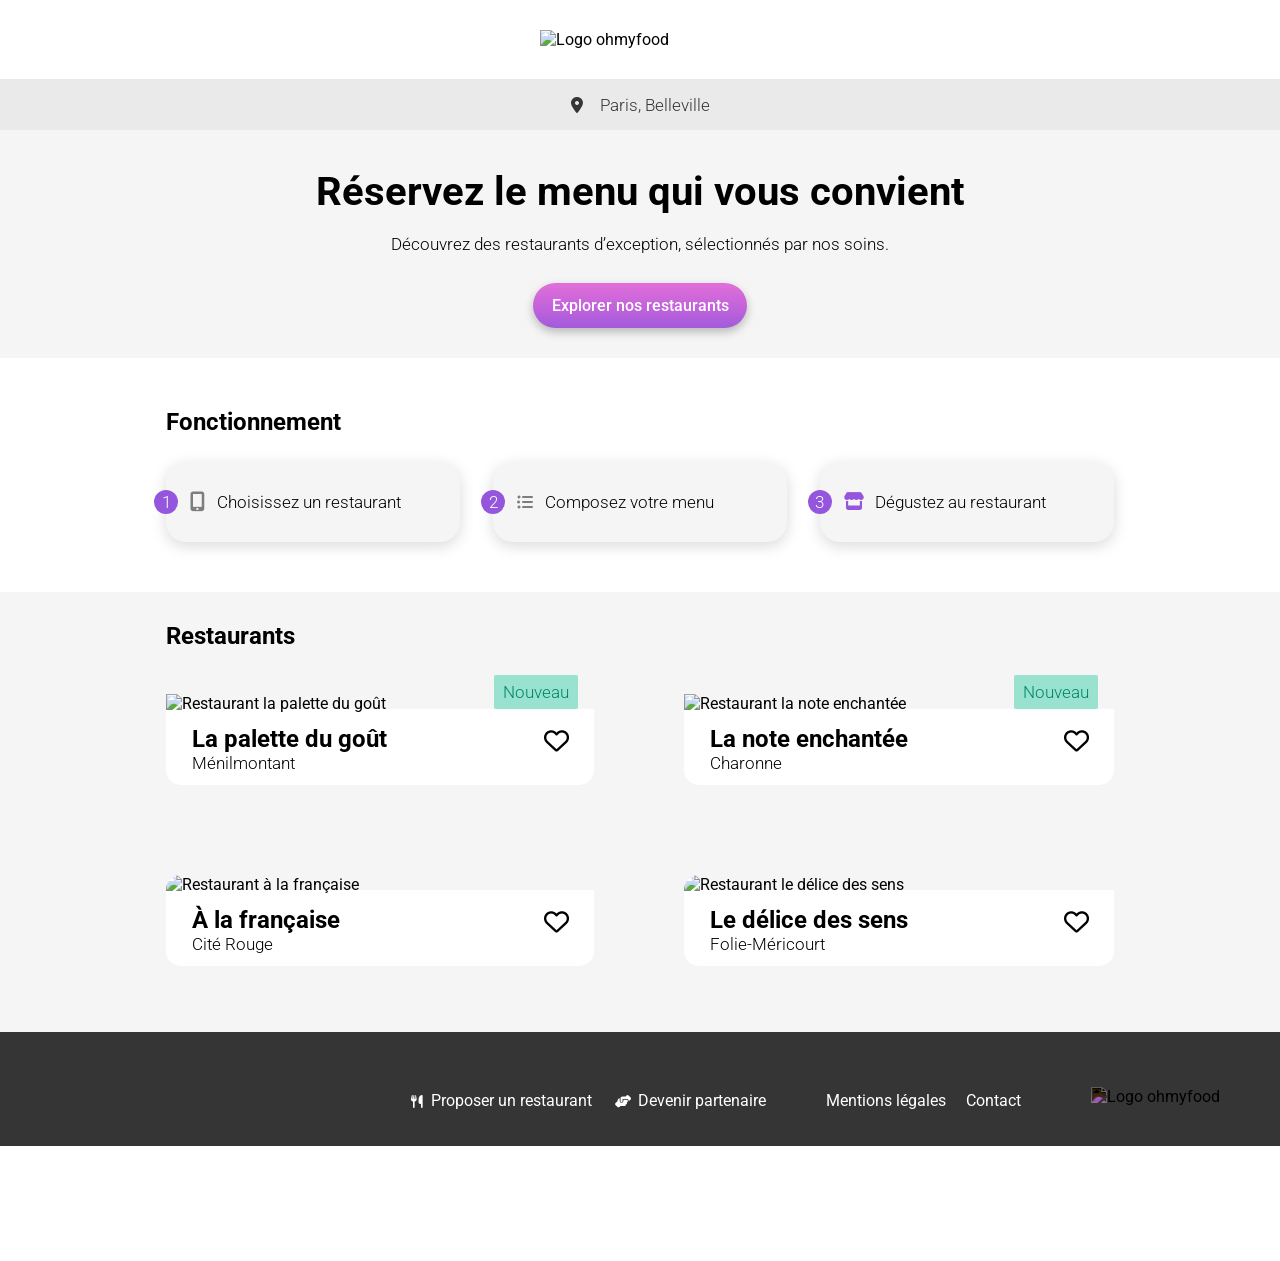
==== commit 41a2dba6: "p4 raw version" ====
--- a/index.html
+++ b/index.html
@@ -13,111 +13,128 @@
     
 </head>
 <body>
-    <header>
-        <img class="header__logo" src="logo/ohmyfood.png" alt="Logo ohmyfood">
-        <div class="header__location">
-            <i class="fa-solid fa-location-dot header__location__icon"></i>
-            <p>Paris, Belleville</p>
-        </div>
-    </header>
-    <main>
-        <section class="reservation">
-            <h1 class="reservation__title">Réservez le menu qui vous convient</h1>
-            <p class="reservation__text">Découvrez des restaurants d’exception, sélectionnés par nos soins.</p>
-            <button class="reservation__btn">Explorer nos restaurants</button>
-        </section>
-        <section class="functioning">
-            <div class="functioning__container">
-                <h1 class="functioning__container__title">Fonctionnement</h1>
-                <div class="functioning__container__btncontainer">
-                    <div class="functioning__container__btncontainer__btn">
-                        <p class="functioning__container__btncontainer__btn__number">1</p>
-                        <i class="fa-solid fa-mobile-screen-button functioning__container__btncontainer__btn__icon functioning__container__btncontainer__btn__icon--phone"></i>
-                        <p>Choisissez un restaurant</p>
-                    </div>
-                    <div class="functioning__container__btncontainer__btn">
-                        <p class="functioning__container__btncontainer__btn__number">2</p>
-                        <i class="fa-solid fa-list-ul functioning__container__btncontainer__btn__icon functioning__container__btncontainer__btn__icon--list"></i>
-                        <p>Composez votre menu</p>
-                    </div>
-                    <div class="functioning__container__btncontainer__btn">
-                        <p class="functioning__container__btncontainer__btn__number">3</p>
-                        <i class="fa-solid fa-store functioning__container__btncontainer__btn__icon functioning__container__btncontainer__btn__icon--store"></i>  
-                        <p>Dégustez au restaurant</p>
+    <div class="loader">
+        <i class="fa-solid fa-utensils icon"></i>
+    </div>
+    <div class="blocpage">
+        <header>
+            <img class="header__logo" src="logo/ohmyfood.png" alt="Logo ohmyfood">
+            <div class="header__location">
+                <i class="fa-solid fa-location-dot header__location__icon"></i>
+                <p>Paris, Belleville</p>
+            </div>
+        </header>
+        <main>
+            <section class="reservation">
+                <h1 class="reservation__title">Réservez le menu qui vous convient</h1>
+                <p class="reservation__text">Découvrez des restaurants d’exception, sélectionnés par nos soins.</p>
+                <button class="reservation__btn">Explorer nos restaurants</button>
+            </section>
+            <section class="functioning">
+                <div class="functioning__container">
+                    <h1 class="functioning__container__title">Fonctionnement</h1>
+                    <div class="functioning__container__btncontainer">
+                        <div class="functioning__container__btncontainer__btn">
+                            <p class="functioning__container__btncontainer__btn__number">1</p>
+                            <i class="fa-solid fa-mobile-screen-button functioning__container__btncontainer__btn__icon functioning__container__btncontainer__btn__icon--phone"></i>
+                            <p>Choisissez un restaurant</p>
+                        </div>
+                        <div class="functioning__container__btncontainer__btn">
+                            <p class="functioning__container__btncontainer__btn__number">2</p>
+                            <i class="fa-solid fa-list-ul functioning__container__btncontainer__btn__icon functioning__container__btncontainer__btn__icon--list"></i>
+                            <p>Composez votre menu</p>
+                        </div>
+                        <div class="functioning__container__btncontainer__btn">
+                            <p class="functioning__container__btncontainer__btn__number">3</p>
+                            <i class="fa-solid fa-store functioning__container__btncontainer__btn__icon functioning__container__btncontainer__btn__icon--store"></i>  
+                            <p>Dégustez au restaurant</p>
+                        </div>
                     </div>
                 </div>
+            </section>
+
+            <section class="restaurants">
+                <h1 class="restaurants__title">Restaurants</h1>
+                <div class="restaurants__cardscontainer">
+                    <a href="Lapalettedugoût.html" class="restaurants__cardscontainer__cards grid_element_1">
+                        <div class="restaurants__cardscontainer__cards__newgreenstamp">
+                            <p>Nouveau</p>
+                        </div>
+                        <img class="restaurants__cardscontainer__cards__img restaurants__cardscontainer__cards__img--placement_with_new_green_stamp" src="restaurants/jay-wennington-N_Y88TWmGwA-unsplash.jpg" alt="Restaurant la palette du goût">
+                        <div class="restaurants__cardscontainer__cards__infos">
+                            <div class="restaurants__cardscontainer__cards__infos__txt">
+                                <h2>La palette du goût</h2>
+                                <p>Ménilmontant</p>
+                            </div>
+                            <div class="restaurants__cardscontainer__cards__infos__iconcontainer">
+                                <i class="fa-sharp fa-regular fa-heart restaurants__cardscontainer__cards__infos__iconcontainer__icon"></i>
+                                <i class="fa-solid fa-heart restaurants__cardscontainer__cards__infos__iconcontainer__fullicon"></i>
+                            </div>
+                        </div>
+                    </a>
+
+                    <a href="Lanoteenchantée.html" class="restaurants__cardscontainer__cards grid_element_2">
+                        <div class="restaurants__cardscontainer__cards__newgreenstamp">
+                            <p>Nouveau</p>
+                        </div>
+                        <img class="restaurants__cardscontainer__cards__img restaurants__cardscontainer__cards__img--placement_with_new_green_stamp" src="restaurants/stil-u2Lp8tXIcjw-unsplash.jpg" alt="Restaurant la note enchantée">
+                        <div class="restaurants__cardscontainer__cards__infos">
+                            <div class="restaurants__cardscontainer__cards__infos__txt">
+                                <h2>La note enchantée</h2>
+                                <p>Charonne</p>
+                            </div>
+                            <div class="restaurants__cardscontainer__cards__infos__iconcontainer">
+                                <i class="fa-sharp fa-regular fa-heart restaurants__cardscontainer__cards__infos__iconcontainer__icon"></i>
+                                <i class="fa-solid fa-heart restaurants__cardscontainer__cards__infos__iconcontainer__fullicon"></i>
+                            </div> 
+                        </div>
+                    </a>
+                    <a href="Alafrançaise.html" class="restaurants__cardscontainer__cards grid_element_3 grid_placement_ajust">
+                        <img class="restaurants__cardscontainer__cards__img" src="restaurants/toa-heftiba-DQKerTsQwi0-unsplash.jpg" alt="Restaurant à la française">
+                        <div class="restaurants__cardscontainer__cards__infos">
+                            <div class="restaurants__cardscontainer__cards__infos__txt">
+                                <h2>À la française</h2>
+                                <p>Cité Rouge</p>
+                            </div>
+                            <div class="restaurants__cardscontainer__cards__infos__iconcontainer">
+                                <i class="fa-sharp fa-regular fa-heart restaurants__cardscontainer__cards__infos__iconcontainer__icon"></i>
+                                <i class="fa-solid fa-heart restaurants__cardscontainer__cards__infos__iconcontainer__fullicon"></i>
+                            </div> 
+                        </div>
+                    </a>
+                    <a href="Ledélicedessens.html" class="restaurants__cardscontainer__cards grid_element_4 grid_placement_ajust">
+                        <img class="restaurants__cardscontainer__cards__img" src="restaurants/louis-hansel-shotsoflouis-qNBGVyOCY8Q-unsplash.jpg" alt="Restaurant le délice des sens">
+                        <div class="restaurants__cardscontainer__cards__infos">
+                            <div class="restaurants__cardscontainer__cards__infos__txt">
+                                <h2>Le délice des sens</h2>
+                                <p>Folie-Méricourt</p>
+                            </div>
+                            <div class="restaurants__cardscontainer__cards__infos__iconcontainer">
+                                <i class="fa-sharp fa-regular fa-heart restaurants__cardscontainer__cards__infos__iconcontainer__icon"></i>
+                                <i class="fa-solid fa-heart restaurants__cardscontainer__cards__infos__iconcontainer__fullicon"></i>
+                            </div>    
+                        </div>
+                    </a>
+                </div>
+            </section>
+        </main>
+        <footer>
+            <div class="footercontentcontainer">
+                <img class="footercontentcontainer__logo" src="logo/ohmyfood.png" alt="Logo ohmyfood">
+                <div class="footercontentcontainer__linkscontainer">
+                    <div class="footercontentcontainer__linkscontainer__iconlink">
+                        <i class="fa-solid fa-utensils footercontentcontainer__linkscontainer__iconlink_icon"></i>
+                        <a href="">Proposer un restaurant</a>
+                    </div>
+                    <div class="footercontentcontainer__linkscontainer__iconlink footercontentcontainer__linkscontainer__iconlink--placementajust">
+                        <i class="fa-solid fa-handshake-angle footercontentcontainer__linkscontainer__iconlink_icon"></i>
+                        <a href="">Devenir partenaire</a>
+                    </div>
+                    <a class="footercontentcontainer__linkscontainer__link footercontentcontainer__linkscontainer__link--marginajust" href="">Mentions légales</a>
+                    <a class="footercontentcontainer__linkscontainer__link" href="mailto:thisemailisaplaceholder@outlook.com">Contact</a>
+                </div>
             </div>
-        </section>
-
-        <section class="restaurants">
-            <h1 class="restaurants__title">Restaurants</h1>
-            <div class="restaurants__cardscontainer">
-                <a href="Lapalettedugoût.html" class="restaurants__cardscontainer__cards grid_element_1">
-                    <div class="restaurants__cardscontainer__cards__newgreenstamp">
-                        <p>Nouveau</p>
-                    </div>
-                    <img class="restaurants__cardscontainer__cards__img restaurants__cardscontainer__cards__img--placement_with_new_green_stamp" src="restaurants/jay-wennington-N_Y88TWmGwA-unsplash.jpg" alt="Restaurant la palette du goût">
-                    <div class="restaurants__cardscontainer__cards__infos">
-                        <div class="restaurants__cardscontainer__cards__infos__txt">
-                            <h2>La palette du goût</h2>
-                            <p>Ménilmontant</p>
-                        </div>
-                        <i class="fa-sharp fa-regular fa-heart restaurants__cardscontainer__cards__infos__icon"></i>
-                    </div>
-                </a>
-
-                <a href="Lanoteenchantée.html" class="restaurants__cardscontainer__cards grid_element_2">
-                    <div class="restaurants__cardscontainer__cards__newgreenstamp">
-                        <p>Nouveau</p>
-                    </div>
-                    <img class="restaurants__cardscontainer__cards__img restaurants__cardscontainer__cards__img--placement_with_new_green_stamp" src="restaurants/stil-u2Lp8tXIcjw-unsplash.jpg" alt="Restaurant la note enchantée">
-                    <div class="restaurants__cardscontainer__cards__infos">
-                        <div class="restaurants__cardscontainer__cards__infos__txt">
-                            <h2>La note enchantée</h2>
-                            <p>Charonne</p>
-                        </div>
-                        <i class="fa-sharp fa-regular fa-heart restaurants__cardscontainer__cards__infos__icon"></i>
-                    </div>
-                </a>
-                <a href="Alafrançaise.html" class="restaurants__cardscontainer__cards grid_element_3 grid_placement_ajust">
-                    <img class="restaurants__cardscontainer__cards__img" src="restaurants/toa-heftiba-DQKerTsQwi0-unsplash.jpg" alt="Restaurant à la française">
-                    <div class="restaurants__cardscontainer__cards__infos">
-                        <div class="restaurants__cardscontainer__cards__infos__txt">
-                            <h2>À la française</h2>
-                            <p>Cité Rouge</p>
-                        </div>
-                        <i class="fa-sharp fa-regular fa-heart restaurants__cardscontainer__cards__infos__icon"></i>
-                    </div>
-                </a>
-                <a href="Ledélicedessens.html" class="restaurants__cardscontainer__cards grid_element_4 grid_placement_ajust">
-                    <img class="restaurants__cardscontainer__cards__img" src="restaurants/louis-hansel-shotsoflouis-qNBGVyOCY8Q-unsplash.jpg" alt="Restaurant le délice des sens">
-                    <div class="restaurants__cardscontainer__cards__infos">
-                        <div class="restaurants__cardscontainer__cards__infos__txt">
-                            <h2>Le délice des sens</h2>
-                            <p>Folie-Méricourt</p>
-                        </div>                        
-                        <i class="fa-sharp fa-regular fa-heart restaurants__cardscontainer__cards__infos__icon"></i>
-                    </div>
-                </a>
-            </div>
-        </section>
-    </main>
-    <footer>
-        <div class="footercontentcontainer">
-            <img class="footercontentcontainer__logo" src="logo/ohmyfood.png" alt="Logo ohmyfood">
-            <div class="footercontentcontainer__linkscontainer">
-                <div class="footercontentcontainer__linkscontainer__iconlink">
-                    <i class="fa-solid fa-utensils footercontentcontainer__linkscontainer__iconlink_icon"></i>
-                    <a href="">Proposer un restaurant</a>
-                </div>
-                <div class="footercontentcontainer__linkscontainer__iconlink footercontentcontainer__linkscontainer__iconlink--placementajust">
-                    <i class="fa-solid fa-handshake-angle footercontentcontainer__linkscontainer__iconlink_icon"></i>
-                    <a href="">Devenir partenaire</a>
-                </div>
-                <a class="footercontentcontainer__linkscontainer__link footercontentcontainer__linkscontainer__link--marginajust" href="">Mentions légales</a>
-                <a class="footercontentcontainer__linkscontainer__link" href="">Contact</a>
-            </div>
-        </div>
-    </footer>
+        </footer>
+    </div>    
 </body>
 </html>
--- a/styles/style.css
+++ b/styles/style.css
@@ -1,6 +1,10 @@
 /* Variables */
 /* Mixin */
 /* General */
+body {
+  overflow-x: hidden;
+}
+
 * {
   margin: 0;
   padding: 0;
@@ -22,6 +26,19 @@
   font-weight: 900;
 }
 
+.blocpage {
+  transform: scale(1.2);
+  filter: grayscale(1) blur(30px);
+  animation: blur-out 0.5s ease-in-out forwards;
+  animation-delay: 0.4s;
+}
+
+@keyframes blur-out {
+  to {
+    filter: grayscale(0) blur(0);
+    transform: scale(1);
+  }
+}
 /* Header */
 header {
   display: flex;
@@ -89,11 +106,13 @@
   border-radius: 25px;
   border: none;
   margin-bottom: 57px;
-  transition: all 0.5s ease-out;
+  transform: scale(1);
+  transition: all 0.22s ease-in-out;
 }
 .reservation .reservation__btn:hover {
-  box-shadow: 0px 4px 15px rgba(0, 0, 0, 0.35);
-  background: linear-gradient(to top, #b375e1, #c279e1, #d07de1, #dd81e0, #e986e0);
+  box-shadow: 0px 4px 16px rgba(0, 0, 0, 0.35);
+  opacity: 0.8;
+  transform: scale(1.01);
 }
 @media screen and (min-width: 1024px) {
   .reservation .reservation__btn {
@@ -272,8 +291,28 @@
 .restaurants .restaurants__cardscontainer .restaurants__cardscontainer__cards .restaurants__cardscontainer__cards__infos .restaurants__cardscontainer__cards__infos__txt {
   margin: 0px 25px 0 13px;
 }
-.restaurants .restaurants__cardscontainer .restaurants__cardscontainer__cards .restaurants__cardscontainer__cards__infos .restaurants__cardscontainer__cards__infos__icon {
-  font-size: 21px !important;
+.restaurants .restaurants__cardscontainer .restaurants__cardscontainer__cards .restaurants__cardscontainer__cards__infos .restaurants__cardscontainer__cards__infos__iconcontainer {
+  margin-top: 4px;
+  display: flex;
+}
+.restaurants .restaurants__cardscontainer .restaurants__cardscontainer__cards .restaurants__cardscontainer__cards__infos .restaurants__cardscontainer__cards__infos__iconcontainer:hover .restaurants__cardscontainer__cards__infos__iconcontainer__icon {
+  opacity: 0;
+}
+.restaurants .restaurants__cardscontainer .restaurants__cardscontainer__cards .restaurants__cardscontainer__cards__infos .restaurants__cardscontainer__cards__infos__iconcontainer:hover .restaurants__cardscontainer__cards__infos__iconcontainer__fullicon {
+  opacity: 1;
+}
+.restaurants .restaurants__cardscontainer .restaurants__cardscontainer__cards .restaurants__cardscontainer__cards__infos .restaurants__cardscontainer__cards__infos__iconcontainer .restaurants__cardscontainer__cards__infos__iconcontainer__icon {
+  font-size: 25px !important;
+}
+.restaurants .restaurants__cardscontainer .restaurants__cardscontainer__cards .restaurants__cardscontainer__cards__infos .restaurants__cardscontainer__cards__infos__iconcontainer .restaurants__cardscontainer__cards__infos__iconcontainer__fullicon {
+  font-size: 25px !important;
+  opacity: 0;
+  background-clip: text;
+  -webkit-background-clip: text;
+  color: transparent;
+  background-image: linear-gradient(to bottom, #a35bdb, #b45fdb, #c464db, #d369da, #e16fda);
+  position: absolute;
+  transition: opacity 0.35s ease-in-out;
 }
 
 footer {
@@ -375,4 +414,45 @@
   .grid_placement_ajust {
     margin-top: -68px;
   }
+}
+.loader {
+  position: absolute;
+  z-index: 99;
+  top: calc(97vh - 40px);
+  right: 3vh;
+  display: flex;
+  justify-content: center;
+  align-items: center;
+}
+.loader .icon {
+  font-size: 40px;
+  background-clip: text;
+  -webkit-background-clip: text;
+  color: transparent;
+  background-image: linear-gradient(to bottom, #a35bdb, #b45fdb, #c464db, #d369da, #e16fda);
+  animation: ustensils 0.8s ease;
+  opacity: 0;
+}
+
+@keyframes ustensils {
+  0% {
+    transform: scale(1);
+    opacity: 1;
+    text-shadow: 0 0 0 #ae80e5;
+  }
+  50% {
+    transform: scale(1.3);
+    opacity: 1;
+    text-shadow: 0 0 5px #ae80e5;
+  }
+  75% {
+    transform: scale(1.2);
+    opacity: 0.5;
+    text-shadow: 0 0 25px #ae80e5;
+  }
+  100% {
+    transform: scale(1);
+    opacity: 0;
+    text-shadow: 0 0 10px #c9abee;
+  }
 }/*# sourceMappingURL=style.css.map */
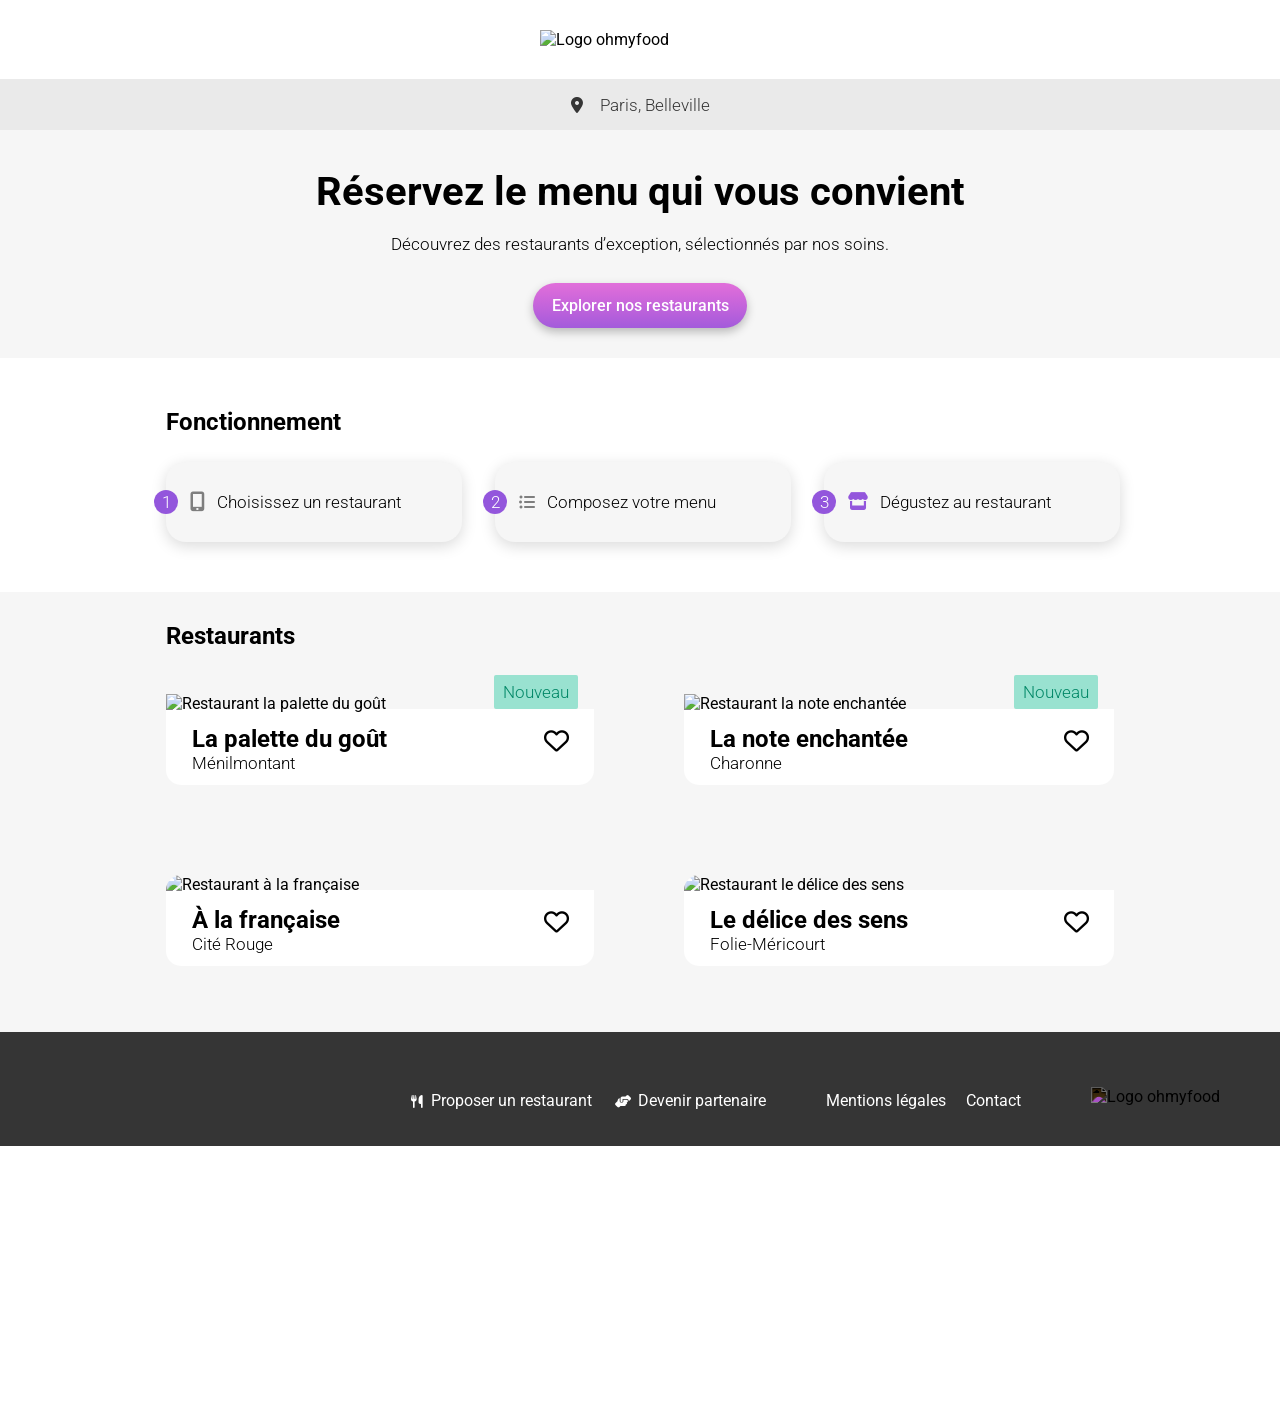
==== commit 44b7fafe: "projet 4 openclassrooms last version before exam" ====
--- a/index.html
+++ b/index.html
@@ -1,5 +1,6 @@
 <!DOCTYPE html>
 <html lang="fr">
+
 <head>
     <meta charset="UTF-8">
     <link rel="stylesheet" href="styles/style.css">
@@ -8,133 +9,155 @@
     <link rel="preconnect" href="https://fonts.googleapis.com">
     <link rel="preconnect" href="https://fonts.gstatic.com" crossorigin>
     <link href="https://fonts.googleapis.com/css2?family=Shrikhand&display=swap" rel="stylesheet">
-    <link href="https://fonts.googleapis.com/css2?family=Roboto:wght@500&family=Shrikhand&display=swap" rel="stylesheet">
+    <link href="https://fonts.googleapis.com/css2?family=Roboto:wght@500&family=Shrikhand&display=swap"
+        rel="stylesheet">
     <link rel="stylesheet" href="https://cdnjs.cloudflare.com/ajax/libs/font-awesome/6.4.0/css/all.min.css">
-    
+
 </head>
+
 <body>
     <div class="loader">
-        <i class="fa-solid fa-utensils icon"></i>
+        <p>ohmyfood</p>
     </div>
-    <div class="blocpage">
-        <header>
-            <img class="header__logo" src="logo/ohmyfood.png" alt="Logo ohmyfood">
-            <div class="header__location">
-                <i class="fa-solid fa-location-dot header__location__icon"></i>
-                <p>Paris, Belleville</p>
+    <header>
+        <img class="header__logo" src="logo/ohmyfood.png" alt="Logo ohmyfood">
+        <div class="header__location">
+            <i class="fa-solid fa-location-dot header__location__icon"></i>
+            <p>Paris, Belleville</p>
+        </div>
+    </header>
+    <main>
+        <section class="reservation">
+            <h1 class="reservation__title">Réservez le menu qui vous convient</h1>
+            <p class="reservation__text">Découvrez des restaurants d’exception, sélectionnés par nos soins.</p>
+            <button class="reservation__btn">Explorer nos restaurants</button>
+        </section>
+        <section class="functioning">
+            <div class="functioning__container">
+                <h1 class="functioning__container__title">Fonctionnement</h1>
+                <div class="functioning__container__btncontainer">
+                    <div class="functioning__container__btncontainer__btn">
+                        <p class="functioning__container__btncontainer__btn__number">1</p>
+                        <i
+                            class="fa-solid fa-mobile-screen-button functioning__container__btncontainer__btn__icon functioning__container__btncontainer__btn__icon--phone"></i>
+                        <p>Choisissez un restaurant</p>
+                    </div>
+                    <div class="functioning__container__btncontainer__btn">
+                        <p class="functioning__container__btncontainer__btn__number">2</p>
+                        <i
+                            class="fa-solid fa-list-ul functioning__container__btncontainer__btn__icon functioning__container__btncontainer__btn__icon--list"></i>
+                        <p>Composez votre menu</p>
+                    </div>
+                    <div class="functioning__container__btncontainer__btn">
+                        <p class="functioning__container__btncontainer__btn__number">3</p>
+                        <i
+                            class="fa-solid fa-store functioning__container__btncontainer__btn__icon functioning__container__btncontainer__btn__icon--store"></i>
+                        <p>Dégustez au restaurant</p>
+                    </div>
+                </div>
             </div>
-        </header>
-        <main>
-            <section class="reservation">
-                <h1 class="reservation__title">Réservez le menu qui vous convient</h1>
-                <p class="reservation__text">Découvrez des restaurants d’exception, sélectionnés par nos soins.</p>
-                <button class="reservation__btn">Explorer nos restaurants</button>
-            </section>
-            <section class="functioning">
-                <div class="functioning__container">
-                    <h1 class="functioning__container__title">Fonctionnement</h1>
-                    <div class="functioning__container__btncontainer">
-                        <div class="functioning__container__btncontainer__btn">
-                            <p class="functioning__container__btncontainer__btn__number">1</p>
-                            <i class="fa-solid fa-mobile-screen-button functioning__container__btncontainer__btn__icon functioning__container__btncontainer__btn__icon--phone"></i>
-                            <p>Choisissez un restaurant</p>
+        </section>
+
+        <section class="restaurants">
+            <h1 class="restaurants__title">Restaurants</h1>
+            <div class="restaurants__cardscontainer">
+                <a href="Lapalettedugoût.html" class="restaurants__cardscontainer__cards grid_element_1">
+                    <div class="restaurants__cardscontainer__cards__newgreenstamp">
+                        <p>Nouveau</p>
+                    </div>
+                    <img class="restaurants__cardscontainer__cards__img restaurants__cardscontainer__cards__img--placement_with_new_green_stamp"
+                        src="restaurants/jay-wennington-N_Y88TWmGwA-unsplash.jpg" alt="Restaurant la palette du goût">
+                    <div class="restaurants__cardscontainer__cards__infos">
+                        <div class="restaurants__cardscontainer__cards__infos__txt">
+                            <h2>La palette du goût</h2>
+                            <p>Ménilmontant</p>
                         </div>
-                        <div class="functioning__container__btncontainer__btn">
-                            <p class="functioning__container__btncontainer__btn__number">2</p>
-                            <i class="fa-solid fa-list-ul functioning__container__btncontainer__btn__icon functioning__container__btncontainer__btn__icon--list"></i>
-                            <p>Composez votre menu</p>
-                        </div>
-                        <div class="functioning__container__btncontainer__btn">
-                            <p class="functioning__container__btncontainer__btn__number">3</p>
-                            <i class="fa-solid fa-store functioning__container__btncontainer__btn__icon functioning__container__btncontainer__btn__icon--store"></i>  
-                            <p>Dégustez au restaurant</p>
+                        <div class="restaurants__cardscontainer__cards__infos__iconcontainer">
+                            <i
+                                class="fa-sharp fa-regular fa-heart restaurants__cardscontainer__cards__infos__iconcontainer__icon"></i>
+                            <i
+                                class="fa-solid fa-heart restaurants__cardscontainer__cards__infos__iconcontainer__fullicon"></i>
                         </div>
                     </div>
+                </a>
+
+                <a href="Lanoteenchantée.html" class="restaurants__cardscontainer__cards grid_element_2">
+                    <div class="restaurants__cardscontainer__cards__newgreenstamp">
+                        <p>Nouveau</p>
+                    </div>
+                    <img class="restaurants__cardscontainer__cards__img restaurants__cardscontainer__cards__img--placement_with_new_green_stamp"
+                        src="restaurants/stil-u2Lp8tXIcjw-unsplash.jpg" alt="Restaurant la note enchantée">
+                    <div class="restaurants__cardscontainer__cards__infos">
+                        <div class="restaurants__cardscontainer__cards__infos__txt">
+                            <h2>La note enchantée</h2>
+                            <p>Charonne</p>
+                        </div>
+                        <div class="restaurants__cardscontainer__cards__infos__iconcontainer">
+                            <i
+                                class="fa-sharp fa-regular fa-heart restaurants__cardscontainer__cards__infos__iconcontainer__icon"></i>
+                            <i
+                                class="fa-solid fa-heart restaurants__cardscontainer__cards__infos__iconcontainer__fullicon"></i>
+                        </div>
+                    </div>
+                </a>
+                <a href="Alafrançaise.html"
+                    class="restaurants__cardscontainer__cards grid_element_3 grid_placement_ajust">
+                    <img class="restaurants__cardscontainer__cards__img"
+                        src="restaurants/toa-heftiba-DQKerTsQwi0-unsplash.jpg" alt="Restaurant à la française">
+                    <div class="restaurants__cardscontainer__cards__infos">
+                        <div class="restaurants__cardscontainer__cards__infos__txt">
+                            <h2>À la française</h2>
+                            <p>Cité Rouge</p>
+                        </div>
+                        <div class="restaurants__cardscontainer__cards__infos__iconcontainer">
+                            <i
+                                class="fa-sharp fa-regular fa-heart restaurants__cardscontainer__cards__infos__iconcontainer__icon"></i>
+                            <i
+                                class="fa-solid fa-heart restaurants__cardscontainer__cards__infos__iconcontainer__fullicon"></i>
+                        </div>
+                    </div>
+                </a>
+                <a href="Ledélicedessens.html"
+                    class="restaurants__cardscontainer__cards grid_element_4 grid_placement_ajust">
+                    <img class="restaurants__cardscontainer__cards__img"
+                        src="restaurants/louis-hansel-shotsoflouis-qNBGVyOCY8Q-unsplash.jpg"
+                        alt="Restaurant le délice des sens">
+                    <div class="restaurants__cardscontainer__cards__infos">
+                        <div class="restaurants__cardscontainer__cards__infos__txt">
+                            <h2>Le délice des sens</h2>
+                            <p>Folie-Méricourt</p>
+                        </div>
+                        <div class="restaurants__cardscontainer__cards__infos__iconcontainer">
+                            <i
+                                class="fa-sharp fa-regular fa-heart restaurants__cardscontainer__cards__infos__iconcontainer__icon"></i>
+                            <i
+                                class="fa-solid fa-heart restaurants__cardscontainer__cards__infos__iconcontainer__fullicon"></i>
+                        </div>
+                    </div>
+                </a>
+            </div>
+        </section>
+    </main>
+    <footer>
+        <div class="footercontentcontainer">
+            <img class="footercontentcontainer__logo" src="logo/ohmyfood.png" alt="Logo ohmyfood">
+            <div class="footercontentcontainer__linkscontainer">
+                <div class="footercontentcontainer__linkscontainer__iconlink">
+                    <i class="fa-solid fa-utensils footercontentcontainer__linkscontainer__iconlink_icon"></i>
+                    <a href="">Proposer un restaurant</a>
                 </div>
-            </section>
+                <div
+                    class="footercontentcontainer__linkscontainer__iconlink footercontentcontainer__linkscontainer__iconlink--placementajust">
+                    <i class="fa-solid fa-handshake-angle footercontentcontainer__linkscontainer__iconlink_icon"></i>
+                    <a href="">Devenir partenaire</a>
+                </div>
+                <a class="footercontentcontainer__linkscontainer__link footercontentcontainer__linkscontainer__link--marginajust"
+                    href="">Mentions légales</a>
+                <a class="footercontentcontainer__linkscontainer__link"
+                    href="mailto:thisemailisaplaceholder@outlook.com">Contact</a>
+            </div>
+        </div>
+    </footer>
+</body>
 
-            <section class="restaurants">
-                <h1 class="restaurants__title">Restaurants</h1>
-                <div class="restaurants__cardscontainer">
-                    <a href="Lapalettedugoût.html" class="restaurants__cardscontainer__cards grid_element_1">
-                        <div class="restaurants__cardscontainer__cards__newgreenstamp">
-                            <p>Nouveau</p>
-                        </div>
-                        <img class="restaurants__cardscontainer__cards__img restaurants__cardscontainer__cards__img--placement_with_new_green_stamp" src="restaurants/jay-wennington-N_Y88TWmGwA-unsplash.jpg" alt="Restaurant la palette du goût">
-                        <div class="restaurants__cardscontainer__cards__infos">
-                            <div class="restaurants__cardscontainer__cards__infos__txt">
-                                <h2>La palette du goût</h2>
-                                <p>Ménilmontant</p>
-                            </div>
-                            <div class="restaurants__cardscontainer__cards__infos__iconcontainer">
-                                <i class="fa-sharp fa-regular fa-heart restaurants__cardscontainer__cards__infos__iconcontainer__icon"></i>
-                                <i class="fa-solid fa-heart restaurants__cardscontainer__cards__infos__iconcontainer__fullicon"></i>
-                            </div>
-                        </div>
-                    </a>
-
-                    <a href="Lanoteenchantée.html" class="restaurants__cardscontainer__cards grid_element_2">
-                        <div class="restaurants__cardscontainer__cards__newgreenstamp">
-                            <p>Nouveau</p>
-                        </div>
-                        <img class="restaurants__cardscontainer__cards__img restaurants__cardscontainer__cards__img--placement_with_new_green_stamp" src="restaurants/stil-u2Lp8tXIcjw-unsplash.jpg" alt="Restaurant la note enchantée">
-                        <div class="restaurants__cardscontainer__cards__infos">
-                            <div class="restaurants__cardscontainer__cards__infos__txt">
-                                <h2>La note enchantée</h2>
-                                <p>Charonne</p>
-                            </div>
-                            <div class="restaurants__cardscontainer__cards__infos__iconcontainer">
-                                <i class="fa-sharp fa-regular fa-heart restaurants__cardscontainer__cards__infos__iconcontainer__icon"></i>
-                                <i class="fa-solid fa-heart restaurants__cardscontainer__cards__infos__iconcontainer__fullicon"></i>
-                            </div> 
-                        </div>
-                    </a>
-                    <a href="Alafrançaise.html" class="restaurants__cardscontainer__cards grid_element_3 grid_placement_ajust">
-                        <img class="restaurants__cardscontainer__cards__img" src="restaurants/toa-heftiba-DQKerTsQwi0-unsplash.jpg" alt="Restaurant à la française">
-                        <div class="restaurants__cardscontainer__cards__infos">
-                            <div class="restaurants__cardscontainer__cards__infos__txt">
-                                <h2>À la française</h2>
-                                <p>Cité Rouge</p>
-                            </div>
-                            <div class="restaurants__cardscontainer__cards__infos__iconcontainer">
-                                <i class="fa-sharp fa-regular fa-heart restaurants__cardscontainer__cards__infos__iconcontainer__icon"></i>
-                                <i class="fa-solid fa-heart restaurants__cardscontainer__cards__infos__iconcontainer__fullicon"></i>
-                            </div> 
-                        </div>
-                    </a>
-                    <a href="Ledélicedessens.html" class="restaurants__cardscontainer__cards grid_element_4 grid_placement_ajust">
-                        <img class="restaurants__cardscontainer__cards__img" src="restaurants/louis-hansel-shotsoflouis-qNBGVyOCY8Q-unsplash.jpg" alt="Restaurant le délice des sens">
-                        <div class="restaurants__cardscontainer__cards__infos">
-                            <div class="restaurants__cardscontainer__cards__infos__txt">
-                                <h2>Le délice des sens</h2>
-                                <p>Folie-Méricourt</p>
-                            </div>
-                            <div class="restaurants__cardscontainer__cards__infos__iconcontainer">
-                                <i class="fa-sharp fa-regular fa-heart restaurants__cardscontainer__cards__infos__iconcontainer__icon"></i>
-                                <i class="fa-solid fa-heart restaurants__cardscontainer__cards__infos__iconcontainer__fullicon"></i>
-                            </div>    
-                        </div>
-                    </a>
-                </div>
-            </section>
-        </main>
-        <footer>
-            <div class="footercontentcontainer">
-                <img class="footercontentcontainer__logo" src="logo/ohmyfood.png" alt="Logo ohmyfood">
-                <div class="footercontentcontainer__linkscontainer">
-                    <div class="footercontentcontainer__linkscontainer__iconlink">
-                        <i class="fa-solid fa-utensils footercontentcontainer__linkscontainer__iconlink_icon"></i>
-                        <a href="">Proposer un restaurant</a>
-                    </div>
-                    <div class="footercontentcontainer__linkscontainer__iconlink footercontentcontainer__linkscontainer__iconlink--placementajust">
-                        <i class="fa-solid fa-handshake-angle footercontentcontainer__linkscontainer__iconlink_icon"></i>
-                        <a href="">Devenir partenaire</a>
-                    </div>
-                    <a class="footercontentcontainer__linkscontainer__link footercontentcontainer__linkscontainer__link--marginajust" href="">Mentions légales</a>
-                    <a class="footercontentcontainer__linkscontainer__link" href="mailto:thisemailisaplaceholder@outlook.com">Contact</a>
-                </div>
-            </div>
-        </footer>
-    </div>    
-</body>
 </html>
--- a/styles/style.css
+++ b/styles/style.css
@@ -1,10 +1,33 @@
 /* Variables */
 /* Mixin */
+/* Keyframes */
+@keyframes pulse {
+  0% {
+    transform: scale(0.95);
+    text-shadow: 0 0 0 #353535;
+  }
+  70% {
+    transform: scale(1);
+    text-shadow: 0 30px 40px #353535;
+  }
+  100% {
+    transform: scale(0.95);
+    text-shadow: 0 0 0 #353535;
+  }
+}
+@keyframes endload {
+  0% {
+    opacity: 1;
+  }
+  80% {
+    opacity: 1;
+  }
+  100% {
+    opacity: 0;
+    pointer-events: none;
+  }
+}
 /* General */
-body {
-  overflow-x: hidden;
-}
-
 * {
   margin: 0;
   padding: 0;
@@ -26,19 +49,36 @@
   font-weight: 900;
 }
 
-.blocpage {
-  transform: scale(1.2);
-  filter: grayscale(1) blur(30px);
-  animation: blur-out 0.5s ease-in-out forwards;
-  animation-delay: 0.4s;
-}
-
-@keyframes blur-out {
-  to {
-    filter: grayscale(0) blur(0);
-    transform: scale(1);
-  }
-}
+/* Loader */
+.loader {
+  width: 100vw;
+  height: 2279px;
+  display: flex;
+  flex-direction: column;
+  align-items: center;
+  position: absolute;
+  z-index: 99;
+  background-color: rgba(234, 234, 234, 0.95);
+  animation: endload 2s ease forwards;
+}
+@media screen and (min-width: 768px) {
+  .loader {
+    height: 2575px;
+  }
+}
+@media screen and (min-width: 1024px) {
+  .loader {
+    height: 1409px;
+  }
+}
+.loader p {
+  font-family: "Shrikhand";
+  font-size: 12vw;
+  padding-top: 34vh;
+  color: #353535;
+  animation: pulse 1.5s ease-in-out;
+}
+
 /* Header */
 header {
   display: flex;
@@ -76,7 +116,7 @@
   display: flex;
   flex-direction: column;
   align-items: center;
-  background: whitesmoke;
+  background: #F6F6F6;
   text-align: center;
 }
 .reservation .reservation__title {
@@ -102,7 +142,7 @@
   font-size: 16px;
   line-height: 19px;
   background-image: linear-gradient(to top, #a35bdb, #b45fdb, #c464db, #d369da, #e16fda);
-  box-shadow: 0px 4px 10px rgba(0, 0, 0, 0.25);
+  box-shadow: 0 4px 10px rgba(0, 0, 0, 0.25);
   border-radius: 25px;
   border: none;
   margin-bottom: 57px;
@@ -110,7 +150,7 @@
   transition: all 0.22s ease-in-out;
 }
 .reservation .reservation__btn:hover {
-  box-shadow: 0px 4px 16px rgba(0, 0, 0, 0.35);
+  box-shadow: 0 4px 16px rgba(0, 0, 0, 0.35);
   opacity: 0.8;
   transform: scale(1.01);
 }
@@ -128,6 +168,7 @@
 }
 @media screen and (min-width: 1024px) {
   .functioning {
+    width: 76%;
     padding: 50px 13%;
   }
 }
@@ -151,7 +192,7 @@
 @media screen and (min-width: 1024px) {
   .functioning .functioning__container .functioning__container__btncontainer {
     flex-direction: row;
-    width: 74%;
+    width: 98%;
     justify-content: space-between;
   }
 }
@@ -160,9 +201,9 @@
   width: 95%;
   margin: auto;
   padding: 28px 0px;
-  background-color: whitesmoke;
+  background-color: #F6F6F6;
   border-radius: 20px;
-  box-shadow: 0px 4px 15px rgba(0, 0, 0, 0.15);
+  box-shadow: 0 4px 15px rgba(0, 0, 0, 0.15);
   margin-bottom: 24px;
   align-items: center;
 }
@@ -211,7 +252,7 @@
 /* Restaurant */
 .restaurants {
   padding: 54px 20px 66px 20px;
-  background-color: whitesmoke;
+  background-color: #F6F6F6;
 }
 @media screen and (min-width: 1024px) {
   .restaurants {
@@ -234,7 +275,7 @@
 .restaurants .restaurants__cardscontainer .restaurants__cardscontainer__cards {
   border-radius: 15px;
   overflow: hidden;
-  margin: 18px 0px;
+  margin: 18px 0;
 }
 .restaurants .restaurants__cardscontainer .restaurants__cardscontainer__cards:active {
   color: black;
@@ -289,7 +330,7 @@
   padding: 16px 25px 12px 13px;
 }
 .restaurants .restaurants__cardscontainer .restaurants__cardscontainer__cards .restaurants__cardscontainer__cards__infos .restaurants__cardscontainer__cards__infos__txt {
-  margin: 0px 25px 0 13px;
+  margin: 0 25px 0 13px;
 }
 .restaurants .restaurants__cardscontainer .restaurants__cardscontainer__cards .restaurants__cardscontainer__cards__infos .restaurants__cardscontainer__cards__infos__iconcontainer {
   margin-top: 4px;
@@ -333,7 +374,7 @@
   }
 }
 footer a {
-  color: white !important;
+  color: white;
 }
 @media screen and (min-width: 1024px) {
   footer .footercontentcontainer {
@@ -347,7 +388,7 @@
 footer .footercontentcontainer .footercontentcontainer__logo {
   height: 18px;
   filter: invert(1);
-  margin: 25px 0px 23px 22px;
+  margin: 25px 0 23px 22px;
 }
 @media screen and (min-width: 1024px) {
   footer .footercontentcontainer .footercontentcontainer__logo {
@@ -373,7 +414,7 @@
 }
 @media screen and (min-width: 1024px) {
   footer .footercontentcontainer .footercontentcontainer__linkscontainer .footercontentcontainer__linkscontainer__iconlink {
-    margin: 0px 10px;
+    margin: 0 10px;
   }
   footer .footercontentcontainer .footercontentcontainer__linkscontainer .footercontentcontainer__linkscontainer__iconlink--placementajust {
     margin-right: 50px;
@@ -393,7 +434,7 @@
   margin-bottom: 6px;
 }
 
-/**    **/
+/* Grid setup for restaurant's cards (desktop) */
 @media screen and (min-width: 1024px) {
   .grid_element_1 {
     grid-column: 1/2;
@@ -414,45 +455,4 @@
   .grid_placement_ajust {
     margin-top: -68px;
   }
-}
-.loader {
-  position: absolute;
-  z-index: 99;
-  top: calc(97vh - 40px);
-  right: 3vh;
-  display: flex;
-  justify-content: center;
-  align-items: center;
-}
-.loader .icon {
-  font-size: 40px;
-  background-clip: text;
-  -webkit-background-clip: text;
-  color: transparent;
-  background-image: linear-gradient(to bottom, #a35bdb, #b45fdb, #c464db, #d369da, #e16fda);
-  animation: ustensils 0.8s ease;
-  opacity: 0;
-}
-
-@keyframes ustensils {
-  0% {
-    transform: scale(1);
-    opacity: 1;
-    text-shadow: 0 0 0 #ae80e5;
-  }
-  50% {
-    transform: scale(1.3);
-    opacity: 1;
-    text-shadow: 0 0 5px #ae80e5;
-  }
-  75% {
-    transform: scale(1.2);
-    opacity: 0.5;
-    text-shadow: 0 0 25px #ae80e5;
-  }
-  100% {
-    transform: scale(1);
-    opacity: 0;
-    text-shadow: 0 0 10px #c9abee;
-  }
 }/*# sourceMappingURL=style.css.map */
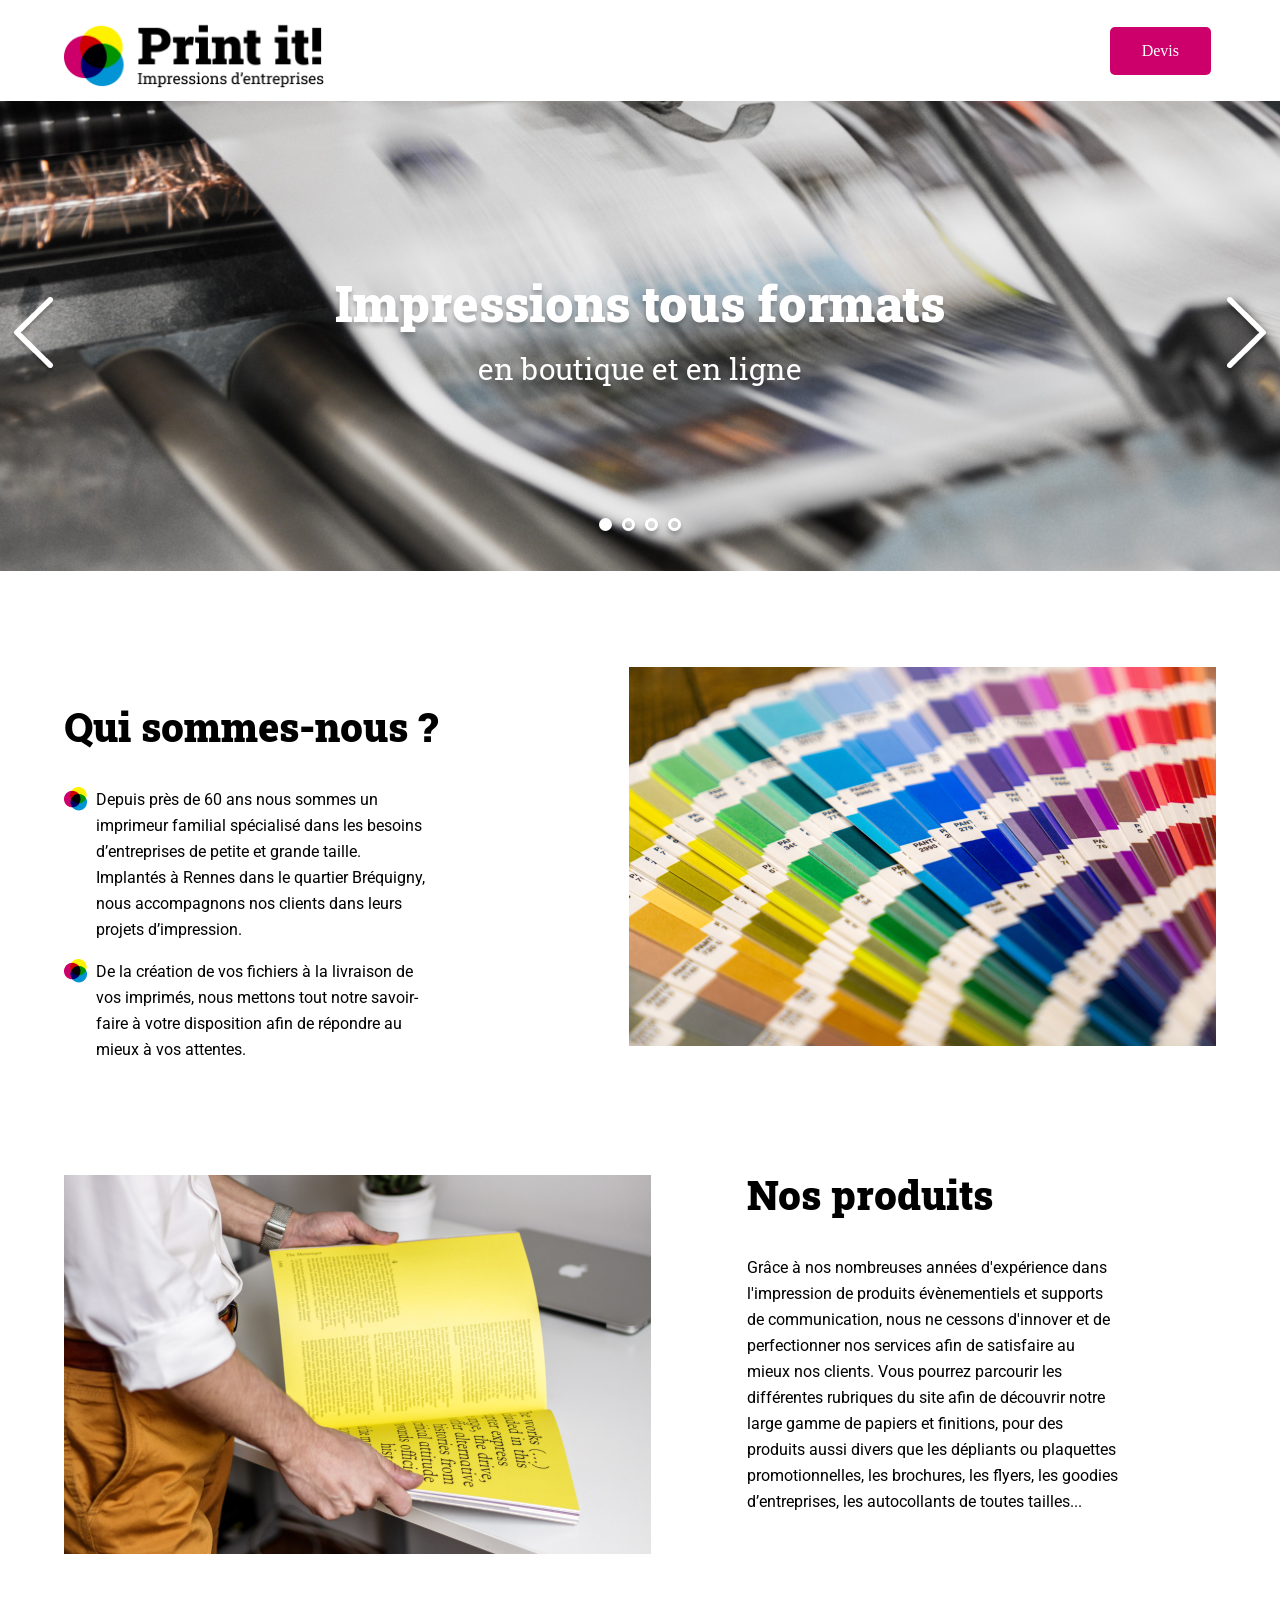
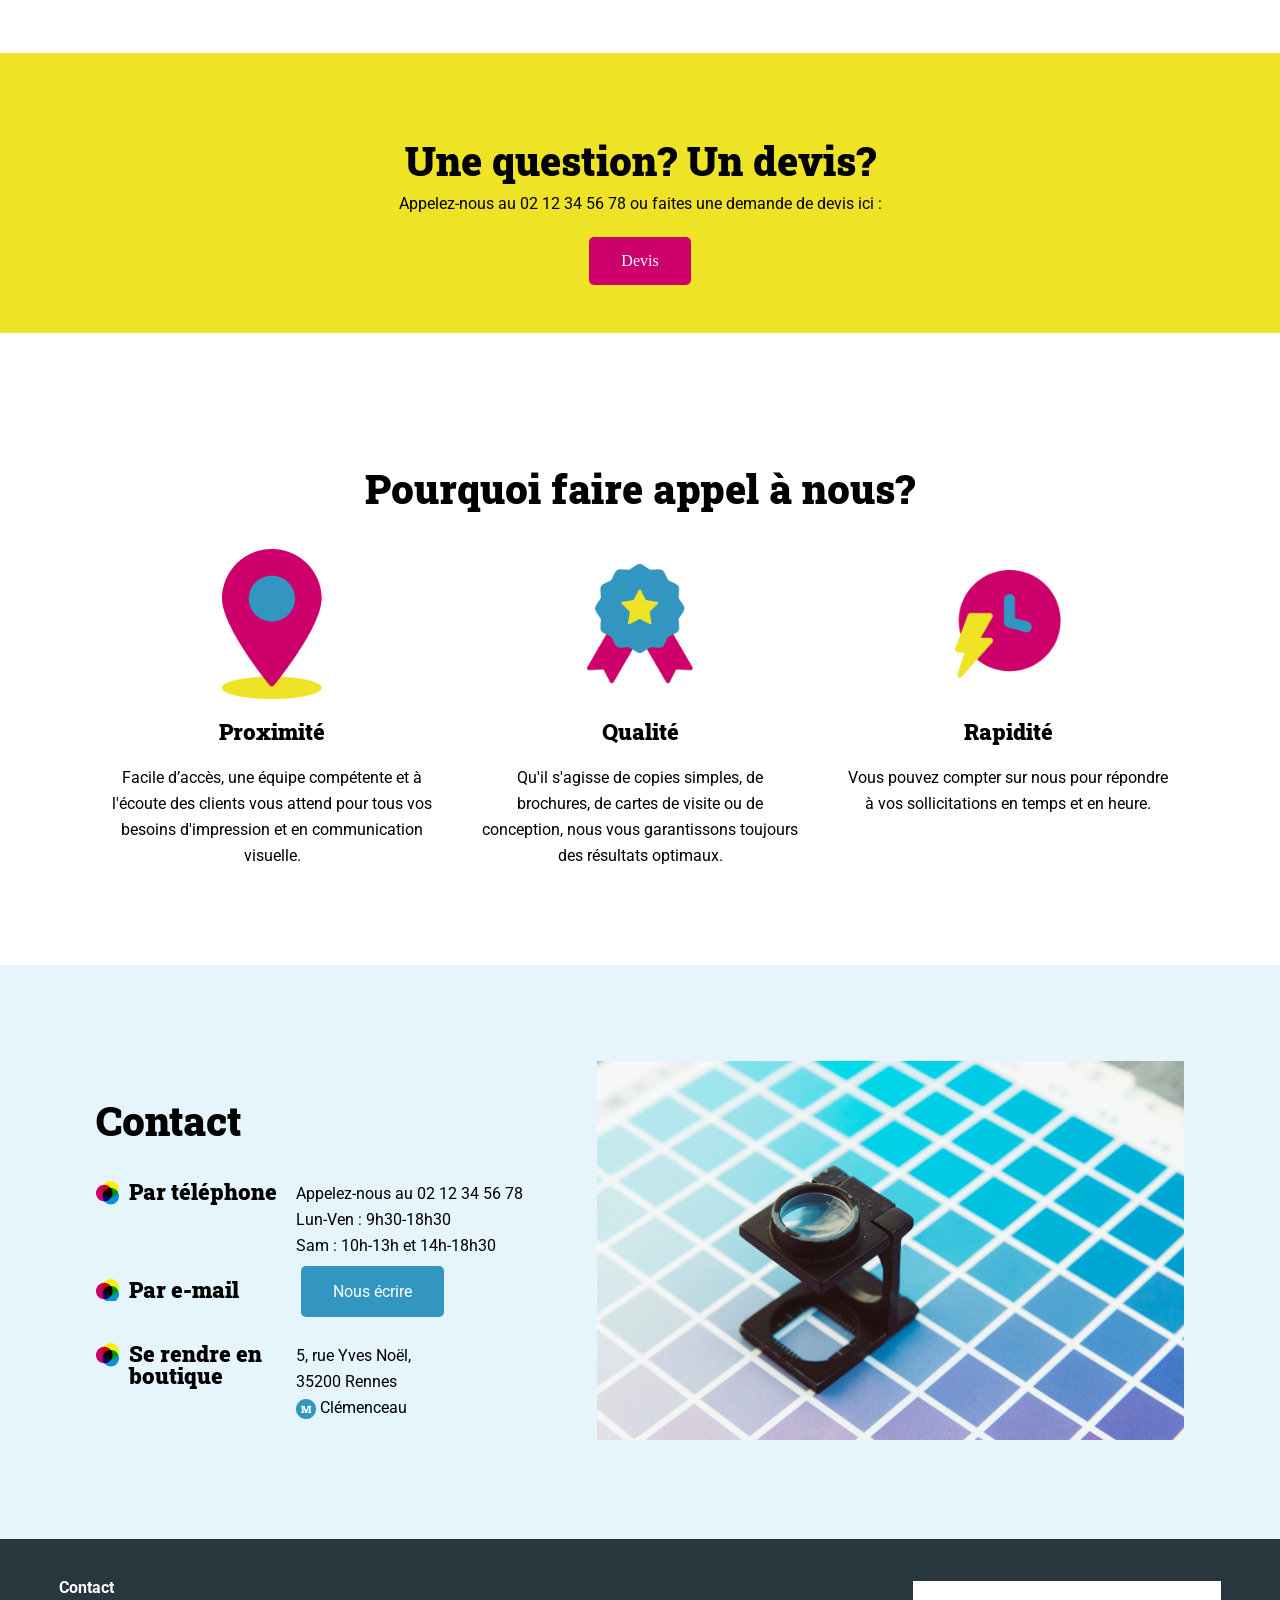
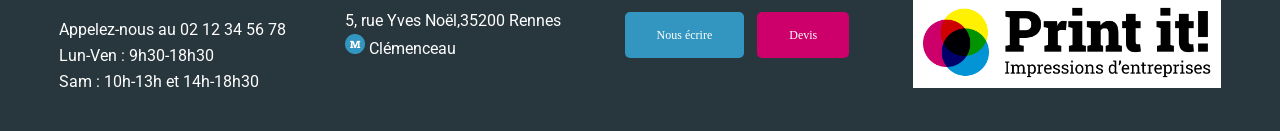
==== commit c44a7a76: "online version P5 OC" ====
--- a/index.html
+++ b/index.html
@@ -1,163 +1,130 @@
 <!DOCTYPE html>
 <html lang="fr">
+<head>
+	<meta charset="UTF-8">
+	<meta name="viewport" content="width=device-width, initial-scale=1.0">
+	<title>Print it ! - Impressions d'entreprise</title>
+	<link rel="stylesheet" href="./assets/style.css">
+	<link rel="preconnect" href="https://fonts.googleapis.com">
+	<link rel="preconnect" href="https://fonts.gstatic.com" crossorigin>
+	<link href="https://fonts.googleapis.com/css2?family=Roboto:wght@400;700&family=Roboto+Slab:wght@400;900&display=swap" rel="stylesheet">
+</head>
+<body>
+<header class="container">
+	<h1>
+		<img class="logo" src="./assets/images/logo.png" alt="Print it ! Impressions d'entreprises" >
+	</h1>
+	<a class="btn devis" href="mailto:contact@print-it.tld">Devis</a>
+</header>
+<main>
+	<div id="banner">
+		<img class="banner-img" src="./assets/images/slideshow/slide1.jpg" alt="Banner Print-it">
+		<img class="arrow arrow_left" src="assets/images/arrow_left.png" alt="Flèche de navigation gauche">
+		<p id="tag_line">Impressions tous formats <span>en boutique et en ligne</span></p>
+		<img class="arrow arrow_right" src="assets/images/arrow_right.png" alt="Flèche de navigation gauche">
+		<div class="dots">
+		</div>
+	</div>
+	<section id="about-us" class="container">
+		<div>
+			<h2>Qui sommes-nous ?</h2>
+			<ul>
+				<li>Depuis près de 60 ans nous sommes un imprimeur familial spécialisé dans les besoins d’entreprises de petite et grande taille. Implantés à Rennes dans le quartier Bréquigny, nous accompagnons nos clients dans leurs projets d’impression.</li>
+				<li>De la création de vos fichiers à la livraison de vos imprimés, nous mettons tout notre savoir-faire à votre disposition afin de répondre au mieux à vos attentes.</li>
+			</ul>
+		</div>
+		<aside>
+			<img src="./assets/images/colors.jpg" alt="palette multicolore">
+		</aside>
+	</section>
+	<section id="products" class="container">
+		<div>
+			<h2>Nos produits</h2>
+			<p>Grâce à nos nombreuses années d'expérience dans l'impression de produits évènementiels et supports de communication, nous ne cessons d'innover et de perfectionner nos services afin de satisfaire au mieux nos clients. Vous pourrez parcourir les différentes rubriques du site afin de découvrir notre large gamme de papiers et finitions, pour des produits aussi divers que les dépliants ou plaquettes promotionnelles, les brochures, les flyers, les goodies d’entreprises, les autocollants de toutes tailles... </p>
+		</div>
+		<aside>
+			<img src="./assets/images/yellow-book.jpg" alt="Imprimeur avec un livre jaune dans les mains">
+		</aside>
 
-<head>
-    <meta charset="UTF-8">
-    <link rel="stylesheet" href="styles/style.css">
-    <title>ohmyfood</title>
-    <meta name="viewport" content="initial-scale=1" />
-    <link rel="preconnect" href="https://fonts.googleapis.com">
-    <link rel="preconnect" href="https://fonts.gstatic.com" crossorigin>
-    <link href="https://fonts.googleapis.com/css2?family=Shrikhand&display=swap" rel="stylesheet">
-    <link href="https://fonts.googleapis.com/css2?family=Roboto:wght@500&family=Shrikhand&display=swap"
-        rel="stylesheet">
-    <link rel="stylesheet" href="https://cdnjs.cloudflare.com/ajax/libs/font-awesome/6.4.0/css/all.min.css">
+	</section>
+	<section id="question" class="bg-yellow">
+		<h2>Une question? Un devis?</h2>
+		<p>Appelez-nous au 02 12 34 56 78 ou faites une demande de devis ici :</p>
+		<a href="mailto:contact@print-it.tld" class="btn devis">Devis</a>
+	</section>
+	<section id="why-us" class="container">
+		<h2>Pourquoi faire appel à nous?</h2>
+		<div>
+			<article>
+				<img src="./assets/images/proximity-icon.png" alt="Icone Proximité">
+				<h3>Proximité</h3>
+				<p>Facile d’accès, une équipe compétente et à l'écoute des clients vous attend pour tous vos besoins d'impression et en communication visuelle.</p>
+			</article>
+			<article>
+				<img src="./assets/images/quality-icon.png" alt="Icone Qualité">
+				<h3>Qualité</h3>
+				<p>Qu'il s'agisse de copies simples, de brochures, de cartes de visite ou de conception, nous vous garantissons toujours des résultats optimaux.</p>
+			</article>
+			<article>
+				<img src="./assets/images/speedy-icon.png" alt="Rapidité Qualité">
+				<h3>Rapidité</h3>
+				<p>Vous pouvez compter sur nous pour répondre à vos sollicitations en temps et en heure.</p>
+			</article>
+		</div>
+	</section>
+	<section id="contact" class="bg-lightblue">
+		<div class="container">
+			<div>
+				<h2>Contact</h2>
+				<div>
+					<h3>Par téléphone</h3>
+					<ul>
+						<li>Appelez-nous au 02 12 34 56 78</li>
+						<li>Lun-Ven : 9h30-18h30</li>
+						<li>Sam : 10h-13h et 14h-18h30</li>
+					</ul>
+				</div>
+				<div>
+					<h3>Par e-mail</h3>
+					<p>
+						<a href="mailto:contact@print-it.tld" class="btn">Nous écrire</a>
+					</p>
+				</div>
+				<div>
+					<h3>Se rendre en boutique</h3>
+					<p>5, rue Yves Noël,<br>
+						35200 Rennes<br>
+						<img class="inline-icon" src="./assets/images/metro.png" alt="metro"/> Clémenceau</p>
+				</div>
+			</div>
+			<div>
+				<img src="./assets/images/magnifying-glass.jpg" alt="Loupe avec palette bleue">
+			</div>
 
-</head>
-
-<body>
-    <div class="loader">
-        <p>ohmyfood</p>
-    </div>
-    <header>
-        <img class="header__logo" src="logo/ohmyfood.png" alt="Logo ohmyfood">
-        <div class="header__location">
-            <i class="fa-solid fa-location-dot header__location__icon"></i>
-            <p>Paris, Belleville</p>
-        </div>
-    </header>
-    <main>
-        <section class="reservation">
-            <h1 class="reservation__title">Réservez le menu qui vous convient</h1>
-            <p class="reservation__text">Découvrez des restaurants d’exception, sélectionnés par nos soins.</p>
-            <button class="reservation__btn">Explorer nos restaurants</button>
-        </section>
-        <section class="functioning">
-            <div class="functioning__container">
-                <h1 class="functioning__container__title">Fonctionnement</h1>
-                <div class="functioning__container__btncontainer">
-                    <div class="functioning__container__btncontainer__btn">
-                        <p class="functioning__container__btncontainer__btn__number">1</p>
-                        <i
-                            class="fa-solid fa-mobile-screen-button functioning__container__btncontainer__btn__icon functioning__container__btncontainer__btn__icon--phone"></i>
-                        <p>Choisissez un restaurant</p>
-                    </div>
-                    <div class="functioning__container__btncontainer__btn">
-                        <p class="functioning__container__btncontainer__btn__number">2</p>
-                        <i
-                            class="fa-solid fa-list-ul functioning__container__btncontainer__btn__icon functioning__container__btncontainer__btn__icon--list"></i>
-                        <p>Composez votre menu</p>
-                    </div>
-                    <div class="functioning__container__btncontainer__btn">
-                        <p class="functioning__container__btncontainer__btn__number">3</p>
-                        <i
-                            class="fa-solid fa-store functioning__container__btncontainer__btn__icon functioning__container__btncontainer__btn__icon--store"></i>
-                        <p>Dégustez au restaurant</p>
-                    </div>
-                </div>
-            </div>
-        </section>
-
-        <section class="restaurants">
-            <h1 class="restaurants__title">Restaurants</h1>
-            <div class="restaurants__cardscontainer">
-                <a href="Lapalettedugoût.html" class="restaurants__cardscontainer__cards grid_element_1">
-                    <div class="restaurants__cardscontainer__cards__newgreenstamp">
-                        <p>Nouveau</p>
-                    </div>
-                    <img class="restaurants__cardscontainer__cards__img restaurants__cardscontainer__cards__img--placement_with_new_green_stamp"
-                        src="restaurants/jay-wennington-N_Y88TWmGwA-unsplash.jpg" alt="Restaurant la palette du goût">
-                    <div class="restaurants__cardscontainer__cards__infos">
-                        <div class="restaurants__cardscontainer__cards__infos__txt">
-                            <h2>La palette du goût</h2>
-                            <p>Ménilmontant</p>
-                        </div>
-                        <div class="restaurants__cardscontainer__cards__infos__iconcontainer">
-                            <i
-                                class="fa-sharp fa-regular fa-heart restaurants__cardscontainer__cards__infos__iconcontainer__icon"></i>
-                            <i
-                                class="fa-solid fa-heart restaurants__cardscontainer__cards__infos__iconcontainer__fullicon"></i>
-                        </div>
-                    </div>
-                </a>
-
-                <a href="Lanoteenchantée.html" class="restaurants__cardscontainer__cards grid_element_2">
-                    <div class="restaurants__cardscontainer__cards__newgreenstamp">
-                        <p>Nouveau</p>
-                    </div>
-                    <img class="restaurants__cardscontainer__cards__img restaurants__cardscontainer__cards__img--placement_with_new_green_stamp"
-                        src="restaurants/stil-u2Lp8tXIcjw-unsplash.jpg" alt="Restaurant la note enchantée">
-                    <div class="restaurants__cardscontainer__cards__infos">
-                        <div class="restaurants__cardscontainer__cards__infos__txt">
-                            <h2>La note enchantée</h2>
-                            <p>Charonne</p>
-                        </div>
-                        <div class="restaurants__cardscontainer__cards__infos__iconcontainer">
-                            <i
-                                class="fa-sharp fa-regular fa-heart restaurants__cardscontainer__cards__infos__iconcontainer__icon"></i>
-                            <i
-                                class="fa-solid fa-heart restaurants__cardscontainer__cards__infos__iconcontainer__fullicon"></i>
-                        </div>
-                    </div>
-                </a>
-                <a href="Alafrançaise.html"
-                    class="restaurants__cardscontainer__cards grid_element_3 grid_placement_ajust">
-                    <img class="restaurants__cardscontainer__cards__img"
-                        src="restaurants/toa-heftiba-DQKerTsQwi0-unsplash.jpg" alt="Restaurant à la française">
-                    <div class="restaurants__cardscontainer__cards__infos">
-                        <div class="restaurants__cardscontainer__cards__infos__txt">
-                            <h2>À la française</h2>
-                            <p>Cité Rouge</p>
-                        </div>
-                        <div class="restaurants__cardscontainer__cards__infos__iconcontainer">
-                            <i
-                                class="fa-sharp fa-regular fa-heart restaurants__cardscontainer__cards__infos__iconcontainer__icon"></i>
-                            <i
-                                class="fa-solid fa-heart restaurants__cardscontainer__cards__infos__iconcontainer__fullicon"></i>
-                        </div>
-                    </div>
-                </a>
-                <a href="Ledélicedessens.html"
-                    class="restaurants__cardscontainer__cards grid_element_4 grid_placement_ajust">
-                    <img class="restaurants__cardscontainer__cards__img"
-                        src="restaurants/louis-hansel-shotsoflouis-qNBGVyOCY8Q-unsplash.jpg"
-                        alt="Restaurant le délice des sens">
-                    <div class="restaurants__cardscontainer__cards__infos">
-                        <div class="restaurants__cardscontainer__cards__infos__txt">
-                            <h2>Le délice des sens</h2>
-                            <p>Folie-Méricourt</p>
-                        </div>
-                        <div class="restaurants__cardscontainer__cards__infos__iconcontainer">
-                            <i
-                                class="fa-sharp fa-regular fa-heart restaurants__cardscontainer__cards__infos__iconcontainer__icon"></i>
-                            <i
-                                class="fa-solid fa-heart restaurants__cardscontainer__cards__infos__iconcontainer__fullicon"></i>
-                        </div>
-                    </div>
-                </a>
-            </div>
-        </section>
-    </main>
-    <footer>
-        <div class="footercontentcontainer">
-            <img class="footercontentcontainer__logo" src="logo/ohmyfood.png" alt="Logo ohmyfood">
-            <div class="footercontentcontainer__linkscontainer">
-                <div class="footercontentcontainer__linkscontainer__iconlink">
-                    <i class="fa-solid fa-utensils footercontentcontainer__linkscontainer__iconlink_icon"></i>
-                    <a href="">Proposer un restaurant</a>
-                </div>
-                <div
-                    class="footercontentcontainer__linkscontainer__iconlink footercontentcontainer__linkscontainer__iconlink--placementajust">
-                    <i class="fa-solid fa-handshake-angle footercontentcontainer__linkscontainer__iconlink_icon"></i>
-                    <a href="">Devenir partenaire</a>
-                </div>
-                <a class="footercontentcontainer__linkscontainer__link footercontentcontainer__linkscontainer__link--marginajust"
-                    href="">Mentions légales</a>
-                <a class="footercontentcontainer__linkscontainer__link"
-                    href="mailto:thisemailisaplaceholder@outlook.com">Contact</a>
-            </div>
-        </div>
-    </footer>
+		</div>
+	</section>
+</main>
+<footer>
+	<div>
+		<p class="footer-contact">Contact</p>
+		<ul>
+			<li>Appelez-nous au 02 12 34 56 78</li>
+			<li>Lun-Ven : 9h30-18h30</li>
+			<li>Sam : 10h-13h et 14h-18h30</li>
+		</ul>
+	</div>
+	<div>
+		<p>5, rue Yves Noël,35200 Rennes<br>
+			<img src="./assets/images/metro.png" alt="metro"/> Clémenceau</p>
+	</div>
+	<div>
+		<a href="mailto:contact@print-it.tld" class="btn">Nous écrire</a>
+		<a href="mailto:contact@print-it.tld?subject=Demande&nbsp;de&nbsp;devis" class="btn devis">Devis</a>
+	</div>
+	<div>
+		<img class="footer-logo" src="./assets/images/logo.png" alt="Print it ! Impressions d'entreprises" >
+	</div>
+</footer>
+<script src="./assets/script.js"></script>
 </body>
-
-</html>+</html>
--- a/assets/style.css
+++ b/assets/style.css
@@ -0,0 +1,297 @@
+/* variables declaration */
+:root {
+	--primary-color: #3396C0;
+	--secondary-color: #CD006B;
+	--third-color: #EEE325;
+}
+
+/* Reset CSS */
+* {
+	-webkit-box-sizing: border-box;
+	-moz-box-sizing: border-box;
+	box-sizing: border-box;
+}
+html, body, div, span, applet, object, iframe,
+h1, h2, h3, h4, h5, h6, p, blockquote, pre,
+a, abbr, acronym, address, big, cite, code,
+del, dfn, em, img, ins, kbd, q, s, samp,
+small, strike, strong, sub, sup, tt, var,
+b, u, i, center,
+dl, dt, dd, ol, ul, li,
+fieldset, form, label, legend,
+table, caption, tbody, tfoot, thead, tr, th, td,
+article, aside, canvas, details, embed,
+figure, figcaption, footer, header, hgroup,
+menu, nav, output, ruby, section, summary,
+time, mark, audio, video {
+	margin: 0;
+	padding: 0;
+	border: 0;
+	font: inherit;
+	font-size: 100%;
+	vertical-align: baseline;
+}
+/* HTML5 display-role reset for older browsers */
+article, aside, details, figcaption, figure,
+footer, header, hgroup, menu, nav, section {
+	display: block;
+}
+body {
+	line-height: 1;
+}
+ol, ul {
+	list-style: none;
+}
+blockquote, q {
+	quotes: none;
+}
+blockquote:before, blockquote:after,
+q:before, q:after {
+	content: none;
+}
+table {
+	border-collapse: collapse;
+	border-spacing: 0;
+}
+body {
+
+}
+section {
+	margin-block: 6em;
+}
+h2 {
+	font-family: 'Roboto Slab', sans-serif;
+	font-size: 40px;
+	font-weight: 900;
+	margin-block: 1em;
+}
+h3{
+	font-family: 'Roboto Slab', sans-serif;
+	font-size: 22px;
+	font-weight: 900;
+	margin-block: 1em;
+}
+
+p, li {
+	font-family: Roboto, sans-serif;
+	font-size: 16px;
+	line-height: 26px;
+}
+.container {
+	max-width: 1440px;
+	margin-inline:auto;
+	padding-inline: 5%;
+}
+header {
+	display: flex;
+	justify-content: space-between;
+	align-items: center;
+}
+.logo{
+	width: 260px;
+	margin-block: 10px;
+}
+
+.btn {
+	background-color: var(--primary-color) ;
+	padding: 16px 32px;
+	margin-inline:5px;
+	border-radius: 5px;
+	color: white;
+	text-decoration: none;
+}
+.devis {
+	background-color: var(--secondary-color);
+}
+
+#banner {
+	display: flex;
+	flex-direction: column;
+	align-items: center;
+	justify-content: center;
+	width: 100%;
+	min-height: 470px;
+	position: relative;
+}
+.banner-img {
+	position: absolute;
+	width: 100%;
+	height: 100%;
+	z-index: -1;
+	object-fit: cover;
+	object-position: center;
+}
+/* Code CSS en prévision de l'ajout d'un carousel pour la bannière */
+/* Gestion des fleches du carrousel */
+#banner .arrow {
+	position: absolute;
+}
+#banner .arrow_left {
+	left: 10px;
+}
+#banner .arrow_right {
+	right: 10px;
+}
+/* Gestion des points du carrousel */
+.dots {
+	position: absolute;
+	bottom: 40px;
+	display: flex;
+}
+.dot {
+	margin-inline: 5px;
+	width: 13px;
+	height: 13px;
+	background-color: #ffffff00;
+	border: 3px solid #fff;
+	border-radius: 100%;
+	box-shadow: 0 4px 4px rgba(0, 0, 0, 0.25);;
+}
+.dot_selected {
+	background-color: #fff;
+}
+/* Fin du code CSS pour le carousel */
+#banner p {
+	font-family: 'Roboto Slab', sans-serif;
+	font-weight: 900;
+	font-size: 50px;
+	line-height: 66px;
+	color: white;
+	text-shadow: 0 4px 4px rgba(0, 0, 0, 0.25);
+	text-align: center;
+}
+#banner span {
+	display: block;
+	font-weight: 400;
+	font-size: 30px;
+}
+#about-us {
+	display: flex;
+}
+#about-us article, #about-us aside {
+	flex:1;
+}
+#about-us li {
+	background: url("./images/tricolor-icon.png") no-repeat left top;
+	font-size: 16px;
+	line-height: 26px;
+	padding-left:2em;
+	width: 65%;
+	margin-bottom: 1em;
+
+}
+
+#products {
+	display: flex;
+	align-items: flex-start;
+	flex-direction: row-reverse;
+}
+#products div, #products aside {
+	flex:1;
+}
+#products div {
+	padding: 0 6em;
+}
+#products h2 {
+	margin-top: 0;
+}
+.bg-yellow {
+	background-color: var(--third-color);
+}
+#question {
+	display: flex;
+	flex-direction: column;
+	align-items: center;
+	padding-block: 3em;
+}
+#question h2 {
+	margin-bottom: 10px;
+}
+#question p {
+	margin-bottom: 20px;
+}
+
+#why-us {
+	display: flex;
+	flex-direction: column;
+	text-align: center;
+}
+#why-us > div{
+	display: flex;
+	justify-content: space-evenly;
+}
+#why-us article {
+	max-width: 320px;
+	display: flex;
+	flex-direction: column;
+}
+#why-us img {
+	width: 33%;
+	height: 150px;
+	text-align: center;
+	margin-inline: auto;
+	margin-block: 0;
+	object-fit: contain;
+}
+
+.bg-lightblue{
+	background-color: #E6F4FB;
+}
+#contact {
+	margin-bottom: 0;
+}
+#contact article, #contact div {
+	flex:1;
+}
+
+
+#contact .container {
+	flex-direction: row;
+	display: flex;
+	padding: 6em ;
+}
+
+#contact .container > div > div {
+	display: flex;
+	padding-bottom: 20px;
+}
+
+#contact h3 {
+	margin-top: 0;
+	background: url("./images/tricolor-icon.png") no-repeat left top;
+	padding-left:1.5em;
+	width: 200px;
+}
+.inline-icon {
+	vertical-align: middle;
+}
+footer {
+	background-color: #28363D;
+	color: white;
+	display: flex;
+	padding-block: 3em;
+	justify-content: space-evenly;
+	font-size: 12px;
+	align-items: center;
+}
+footer div {
+
+	position: relative;
+}
+.footer-logo {
+	background-color: white;
+	max-width: 308px;
+	padding: 10px;
+}
+.footer-contact {
+	margin-bottom: 1em;
+	font-weight: 700;
+	font-size: 16px;
+
+}
+
+@media all and (max-width: 1250px) {
+	#contact > article {
+		flex: 2;
+	}
+}
